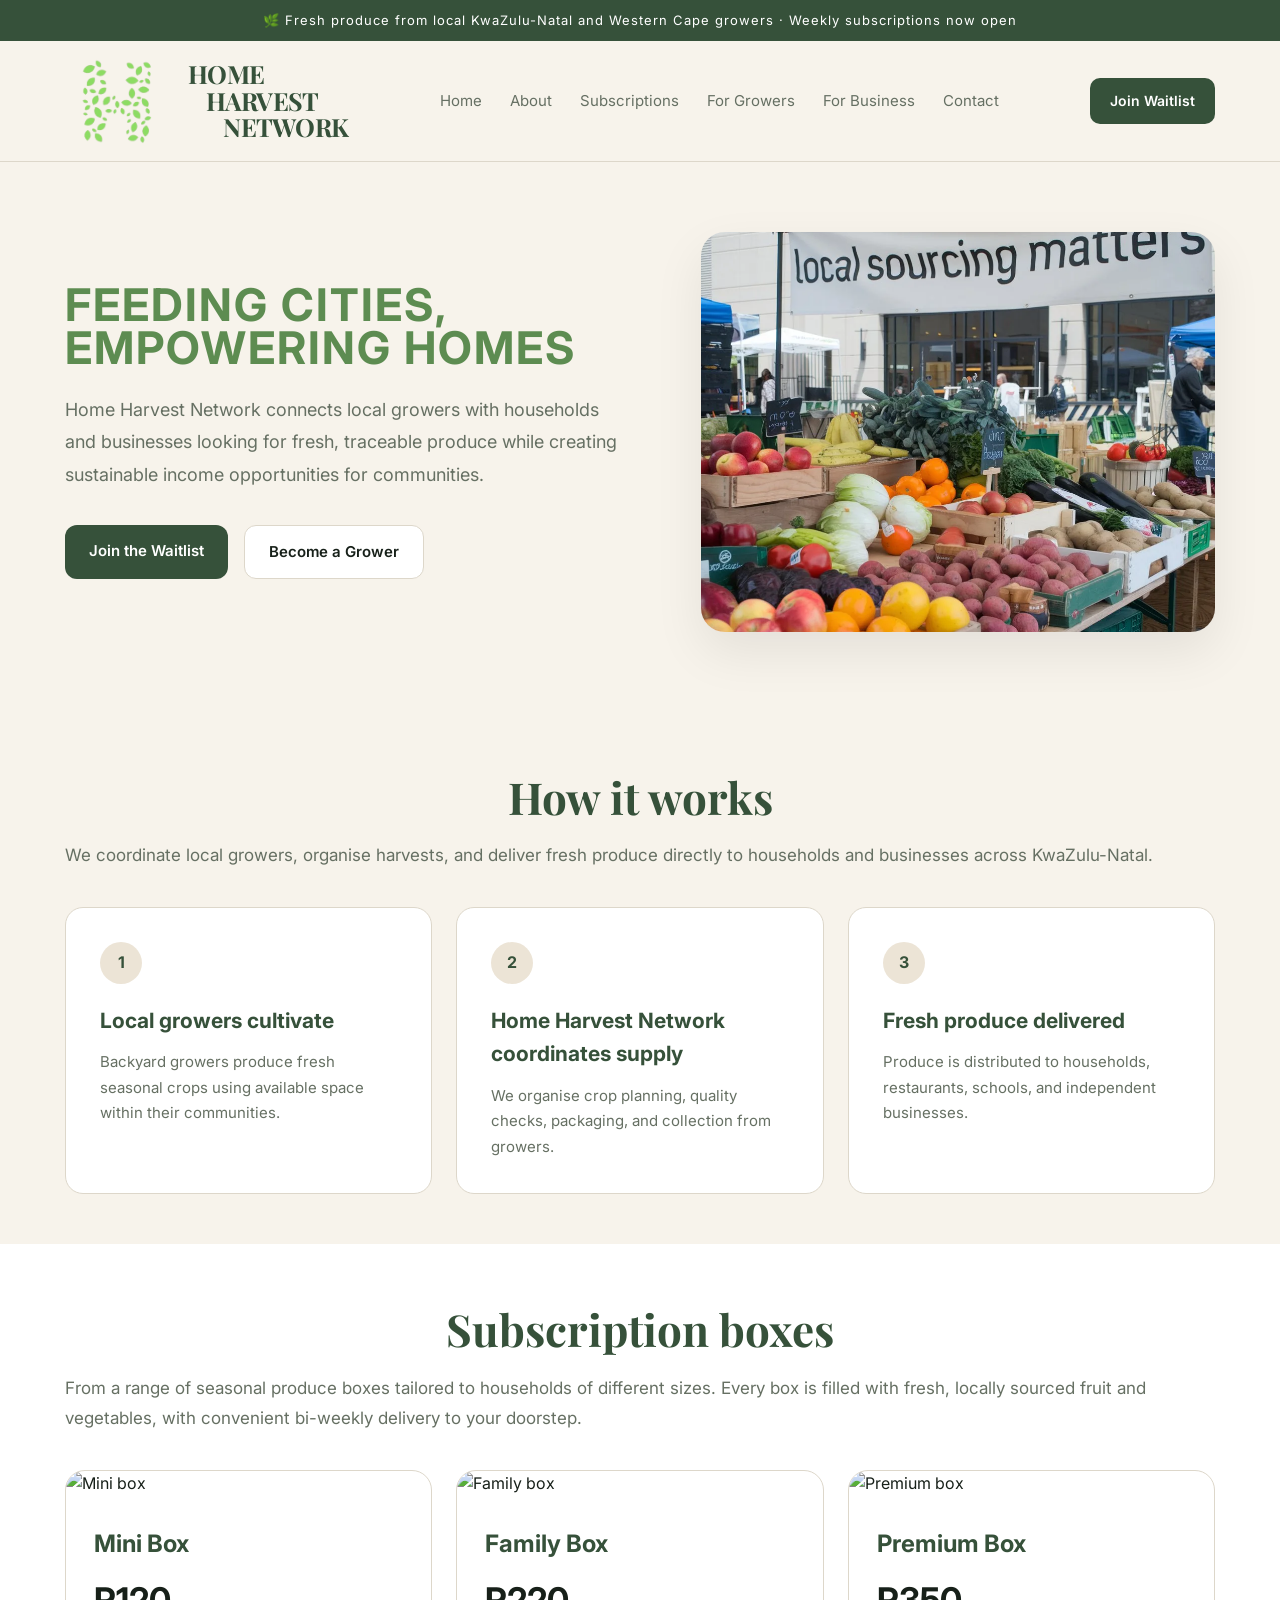
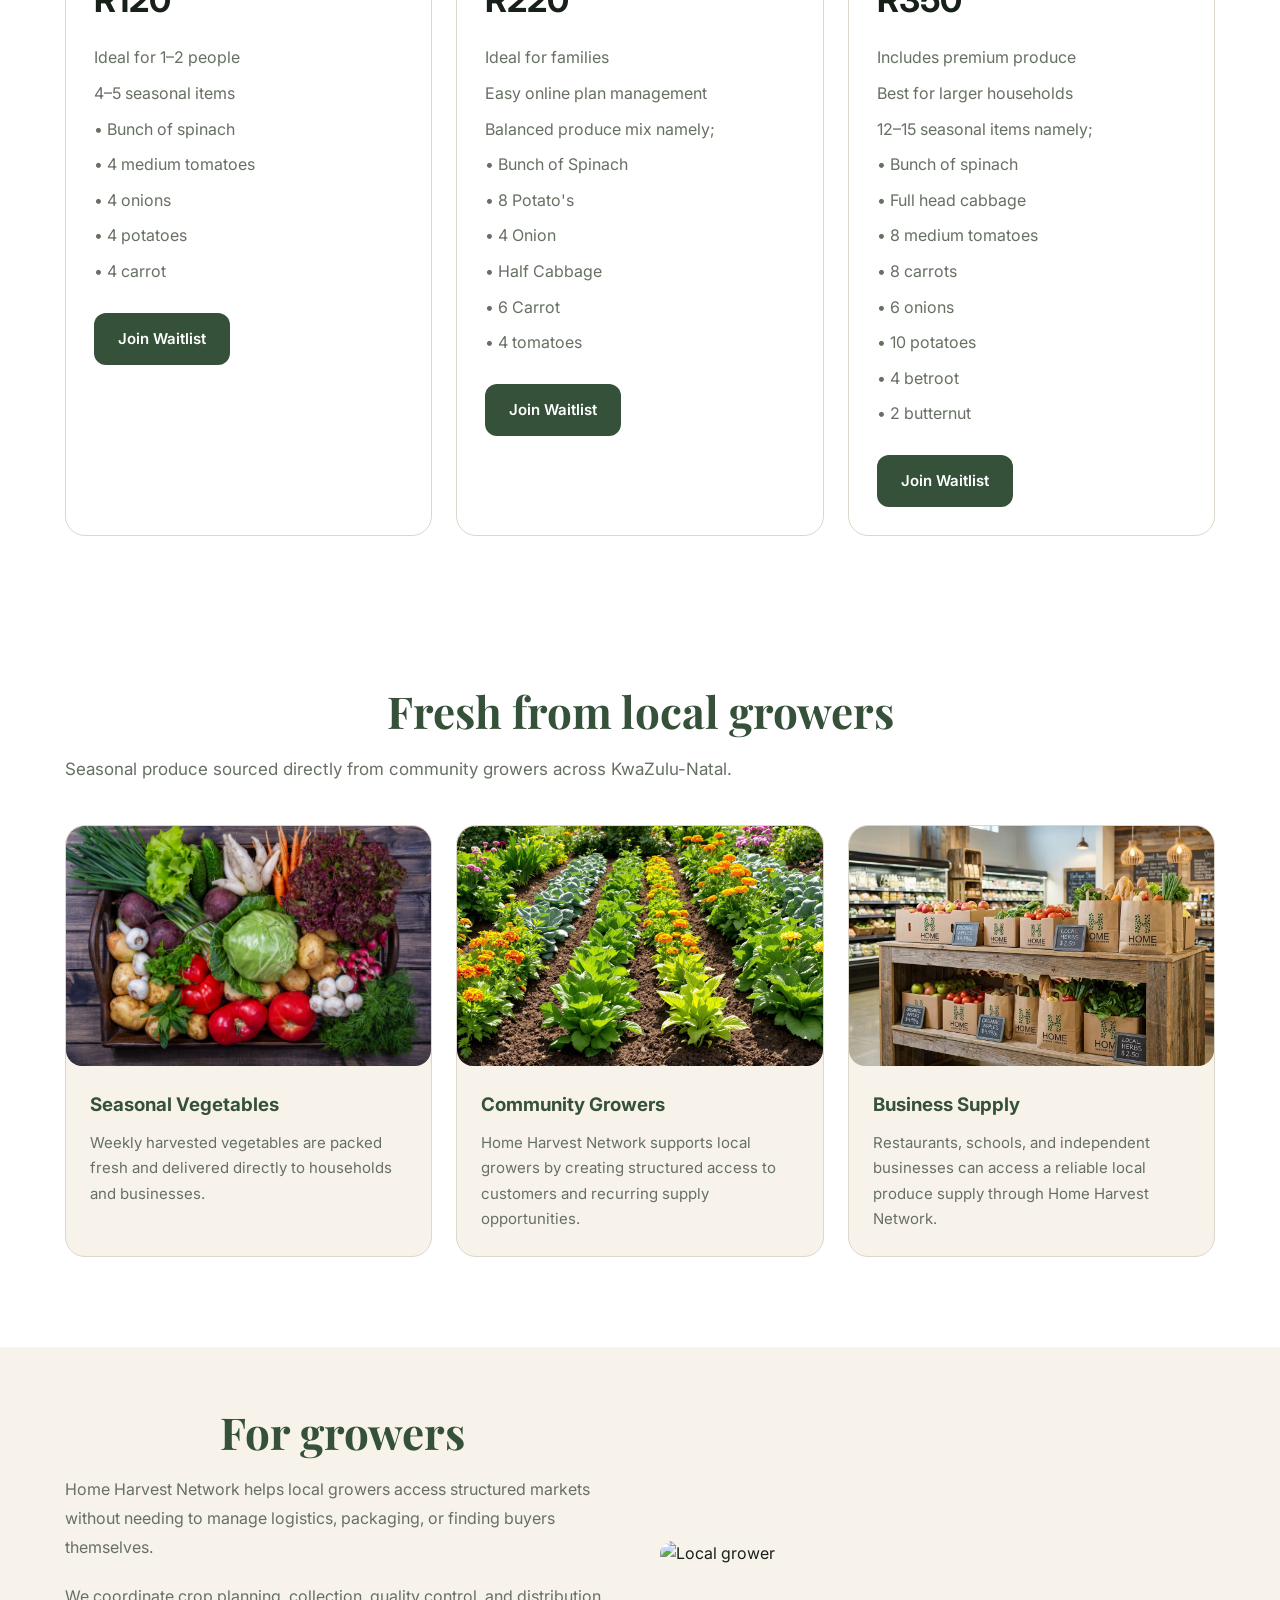
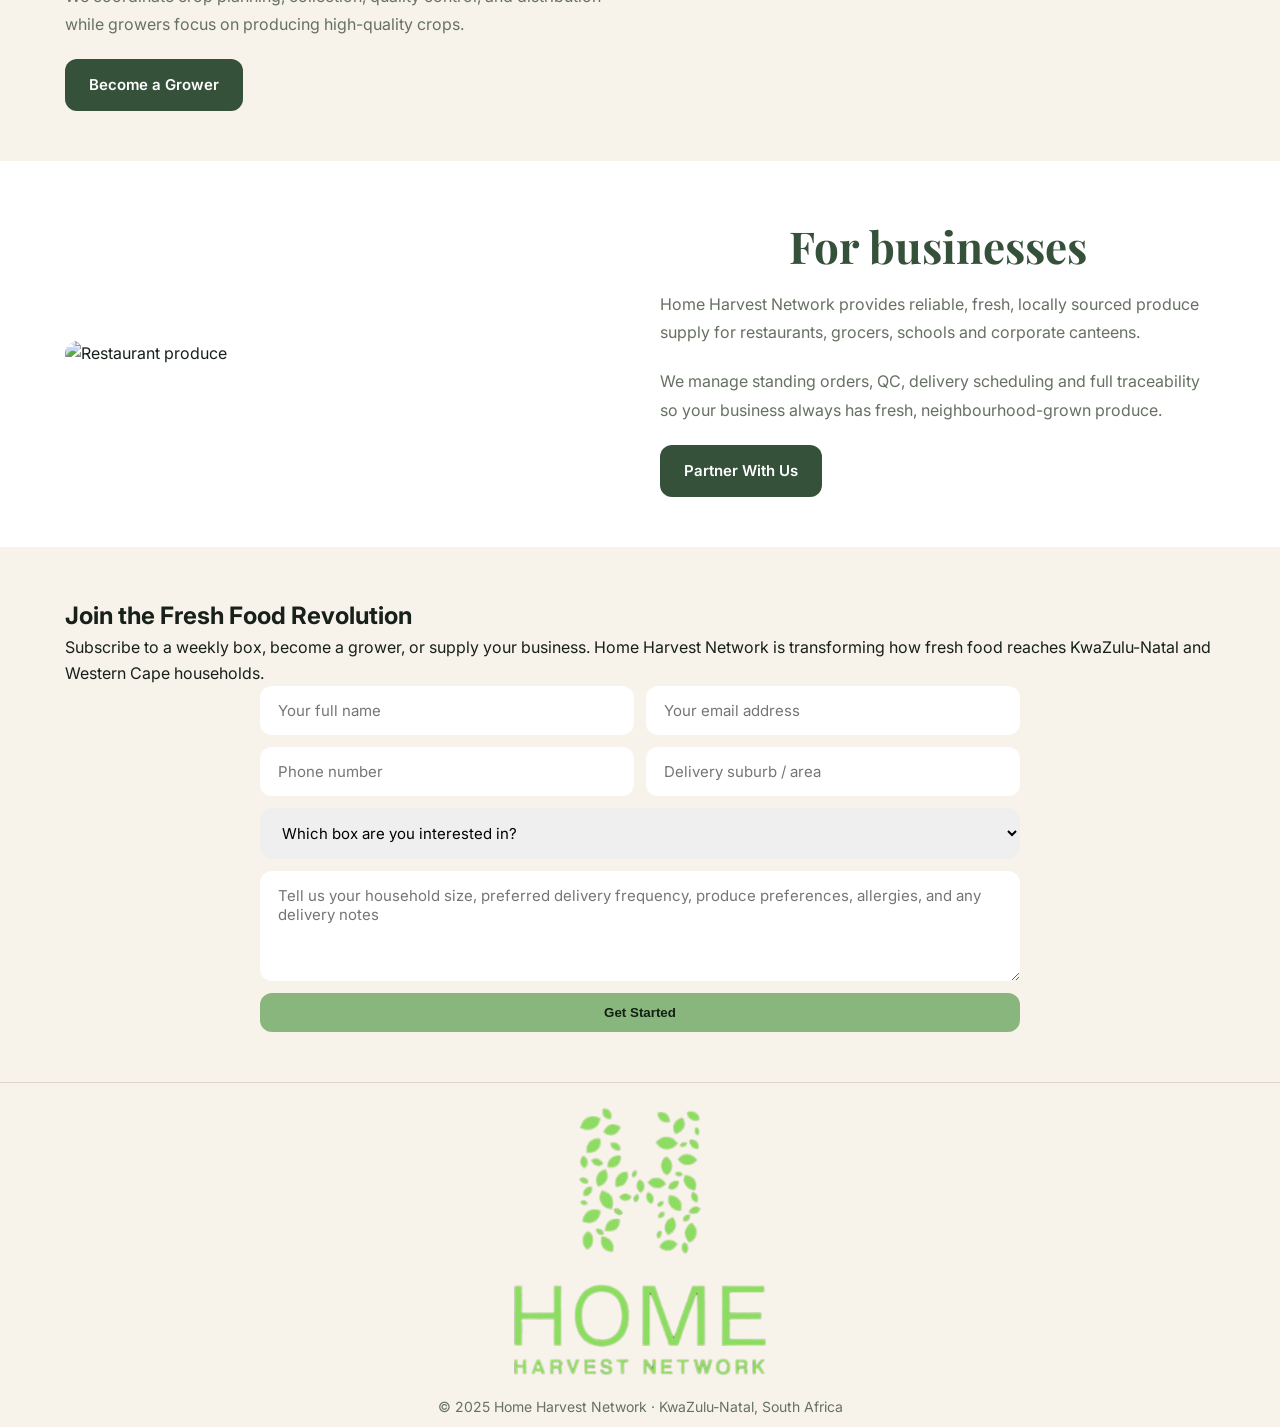
==== index.html @ 2e83e813 "Merge pull request #8 from BobGBanda/payfast-and-page-updates payfast update" ====
<!DOCTYPE html>
<html lang="en">
<head>
  <meta charset="UTF-8" />
  <meta name="viewport" content="width=device-width, initial-scale=1.0"/>
  <title>Home Harvest Network</title>

  <link rel="preconnect" href="https://fonts.googleapis.com">
  <link href="https://fonts.googleapis.com/css2?family=Playfair+Display:wght@600;700&family=Inter:wght@300;400;500;600;700&display=swap" rel="stylesheet">
  <link rel="icon" type="image/png" href="photo%20rip/logo-banner.png">
  <style>

    *{
      margin:0;
      padding:0;
      box-sizing:border-box;
    }

    :root{
      --green:#5d8c51;
      --green-dark:#36513a;
      --cream:#f7f3eb;
      --sand:#ece4d6;
      --text:#172019;
      --muted:#667063;
      --white:#ffffff;
      --border:#ddd7ca;
    }

    body{font-family:'Inter',sans-serif; background:var(--cream); color:var(--text); line-height:1.6;}

    img{ width:100%; display:block;border-radius:16px;}

    a{text-decoration:none; color:inherit;}

    .container{ width:min(1150px,90%); margin:auto;}

    /* NAV */

    nav{
      background:rgba(247,243,235,.95);
      backdrop-filter:blur(12px);
      border-bottom:1px solid var(--border);
      position:sticky;
      top:0;
      z-index:100;
    }

    .nav-wrap{
      min-height:60px;
      display:flex;
      align-items:center;
      justify-content:space-between;
      gap:30px;
      padding:10px 0;
    }

    .brand-nav{
      display:flex;
      align-items:center;
      gap:18px;
      flex-wrap:nowrap;
      max-width:420px;
    }

    .brand-text{
      display:flex;
      align-items:center;
    }

    .logo img{
      height:100px;
      width:auto;
      display:block;
    }

    .brand-title{
      font-family:'Playfair Display',serif;
      font-size:clamp(15px,2.6vw,25px);
      line-height:1.05;
      letter-spacing:-.03em;
      text-transform:uppercase;
      margin:0;
      color:var(--green-dark);
    }

    .brand-title span{
      display:block;
    }

    .brand-title span:nth-child(2){
      margin-left:1.1rem;
    }

    .brand-title span:nth-child(3){
      margin-left:2.2rem;
    }

    .nav-links{
      display:flex;
      gap:28px;
      font-size:15px;
      color:var(--muted);
      align-items:center;
    }

    .nav-links a:hover{
      color:var(--green-dark);
    }

    .nav-btn{
      background:var(--green-dark);
      color:white;
      padding:12px 20px;
      border-radius:10px;
      font-size:14px;
      font-weight:600;
      white-space:nowrap;
    }

    /* HERO */

    .hero{
      padding:70px 0 80px;
    }

    .hero-grid{
      display:grid;
      grid-template-columns:1.1fr 1fr;
      gap:70px;
      align-items:center;
    }

    .brand-row{
      display:flex;
      align-items:flex-end;
      gap:28px;
      flex-wrap:wrap;
      margin-bottom:24px;
    }

    .banner-logo{
      width:auto;
      height:96px;
      display:block;
      border-radius:0;
    }

    .hero-title{
      font-family:'Playfair Display',serif;
      font-size:clamp(58px,8vw,96px);
      line-height:0.85;
      letter-spacing:-.05em;
      text-transform:uppercase;
      margin-bottom:0;
      max-width:520px;
      color:var(--green-dark);
    }

    .hero-title span{
      display:block;
    }

    .hero-title span:nth-child(2){
      margin-left:12px;
    }

    .hero-title span:nth-child(3){
      margin-left:28px;
    }

    .eyebrow{
      display:flex;
      flex-direction:column;
      align-items:flex-start;
      text-transform:uppercase;
      letter-spacing:2px;
      font-size:45px;
      color:var(--green);
      font-weight:700;
      line-height:0.95;
      margin-bottom:24px;
    }
    .hero p{
      font-size:18px;
      color:var(--muted);
      margin-bottom:34px;
      max-width:580px;
      line-height:1.8;
    }

    .hero-buttons{
      display:flex;
      gap:16px;
      flex-wrap:wrap;
    }

    .btn{
      padding:14px 24px;
      border-radius:12px;
      font-weight:600;
      font-size:15px;
      transition:.2s;
      display:inline-block;
    }

    .btn-primary{
      background:var(--green-dark);
      color:white;
    }

    .btn-primary:hover{
      opacity:.92;
    }

    .btn-secondary{
      border:1px solid var(--border);
      background:white;
    }

    .hero-image{
      height:400px;
      border-radius:24px;
      overflow:hidden;
      box-shadow:0 20px 50px rgba(0,0,0,.08);
    }
    
    .hero-image img{
      width:100%;
      height:100%;
      object-fit:cover;
    }
    /* SECTIONS */

    section{
      padding:50px 0;
    }

    .section-title{
      font-family:'Playfair Display',serif;
      font-size:44px;
      margin-bottom:8px;
      color:var(--green-dark);
      text-align: center;
      align-items: center;
    }

    .section-sub{
      color:var(--muted);
      max-width:95%;
      margin-bottom:36px;
      font-size:17px;
      line-height:1.8;
    }

    /* HOW */

    .steps{
      display:grid;
      grid-template-columns:repeat(3,1fr);
      gap:24px;
    }

    .step{
      background:white;
      padding:34px;
      border-radius:18px;
      border:1px solid var(--border);
    }

    .step-number{
      width:42px;
      height:42px;
      background:var(--sand);
      border-radius:50%;
      display:flex;
      align-items:center;
      justify-content:center;
      margin-bottom:20px;
      font-weight:700;
      color:var(--green-dark);
    }

    .step h3{
      margin-bottom:12px;
      font-size:21px;
      color:var(--green-dark);
    }

    .step p{
      color:var(--muted);
      font-size:15px;
      line-height:1.7;
    }

    /* BOXES */

    .boxes{
      display:grid;
      grid-template-columns:repeat(3,1fr);
      gap:24px;
    }

    .box{
      background:white;
      border-radius:20px;
      overflow:hidden;
      border:1px solid var(--border);
    }

    .box-content{
      padding:28px;
    }

    .box h3{
      font-size:24px;
      margin-bottom:10px;
      color:var(--green-dark);
    }

    .price{
      font-size:34px;
      font-weight:700;
      margin-bottom:18px;
    }

    .box ul{
      list-style:none;
      margin-bottom:28px;
    }

    .box ul li{
      margin-bottom:10px;
      color:var(--muted);
    }

    /* SPLIT */

    .split{
      display:grid;
      grid-template-columns:1fr 1fr;
      gap:40px;
      align-items:center;
    }

    .content p{
      color:var(--muted);
      margin-bottom:20px;
      font-size:16px;
      line-height:1.8;
    }

    /* CTA */

    .cta{
      background:var(--green-dark);
      color:white;
      border-radius:28px;
      padding:50px;
      text-align:center;
    }

    .cta h2{
      font-family:'Playfair Display',serif;
      font-size:48px;
      margin-bottom:18px;
    }

    .cta p{
      color:rgba(255,255,255,.8);
      max-width:700px;
      margin:auto;
      margin-bottom:30px;
      font-size:17px;
      line-height:1.8;
    }

    .cta-form{
      display:grid;
      grid-template-columns:repeat(2,minmax(220px,1fr));
      gap:12px;
      max-width:760px;
      margin:0 auto;
    }

    .cta-form input,
    .cta-form select,
    .cta-form textarea{
      padding:15px 18px;
      border:none;
      border-radius:12px;
      font-size:15px;
      font-family:'Inter',sans-serif;
      width:100%;
    }

    .cta-form select,
    .cta-form textarea{
      grid-column:1 / -1;
    }

    .cta-form textarea{
      min-height:110px;
      resize:vertical;
    }

    .cta-form button{
      padding:12px 20px;
      border:none;
      border-radius:12px;
      background:#88b67c;
      color:#132015;
      font-weight:700;
      cursor:pointer;
      grid-column:1 / -1;
    }

    /* FOOTER */

    footer{
      padding:8px 0;
      border-top:1px solid var(--border);
      background:var(--cream);
    }

    .footer-wrap{
      display:flex;
      flex-direction:column;
      align-items:center;
      justify-content:center;
      gap:5px;
      text-align:center;
    }

    .footer-logo img{
      height:300px;
      width:auto;
      display:block;
      border-radius:0;
    }

    .footer-right{
      color:var(--muted);
      font-size:14px;
    }

    /* MOBILE */

    @media(max-width:900px){

      .hero-grid,
      .split,
      .steps,
      .boxes{
        grid-template-columns:1fr;
      }

      .nav-links{
        display:none;
      }

      .hero-title{
        font-size:56px;
      }

      .cta{
        padding:45px 24px;
      }

      .cta h2{
        font-size:36px;
      }

      .footer-wrap{
        flex-direction:column;
        text-align:center;
      }

      .logo img{
        height:52px;
      }

    }

  
.announcement-bar{
  background:#36513a;
  color:#fff;
  text-align:center;
  padding:10px;
  font-size:13px;
  letter-spacing:1px;
}

.stats-strip{
  display:grid;
  grid-template-columns:repeat(4,1fr);
  gap:20px;
  margin-top:50px;
}

.stat-box{
  background:white;
  border:1px solid #ddd7ca;
  border-radius:18px;
  padding:28px;
  text-align:center;
}

.stat-box h3{
  font-size:40px;
  color:#36513a;
  margin-bottom:8px;
}

.stat-box p{
  color:#667063;
  font-size:14px;
}

.product-highlight{
  padding:90px 0;
  background:#ffffff;
}

.product-grid{
  display:grid;
  grid-template-columns:repeat(3,1fr);
  gap:24px;
  margin-top:40px;
}

.product-card{
  background:#f7f3eb;
  border-radius:20px;
  overflow:hidden;
  border:1px solid #ddd7ca;
}

.product-card img{
  height:240px;
  object-fit:cover;
}

.product-content{
  padding:24px;
}

.product-content h3{
  margin-bottom:10px;
  color:#36513a;
}

.product-content p{
  color:#667063;
  font-size:15px;
  line-height:1.7;
}

.testimonials{
  padding:90px 0;
}

.testimonial-grid{
  display:grid;
  grid-template-columns:repeat(3,1fr);
  gap:24px;
  margin-top:40px;
}

.testimonial-card{
  background:white;
  border-radius:20px;
  border:1px solid #ddd7ca;
  padding:30px;
}

.testimonial-card p{
  color:#667063;
  line-height:1.8;
  margin-bottom:20px;
}

.testimonial-card h4{
  color:#36513a;
}

@media(max-width:900px){

  .hero-grid,
  .stats-strip,
  .product-grid,
  .testimonial-grid{
    grid-template-columns:1fr;
  }

  .nav-links{
    display:none;
  }

  .cta-form{
    grid-template-columns:1fr;
  }

}

</style>
  <link rel="stylesheet" href="css/mobile-nav.css">
</head>

<body>

<div class="announcement-bar">
  🌿 Fresh produce from local KwaZulu-Natal and Western Cape growers · Weekly subscriptions now open
</div>


  <!-- NAV -->

  <nav>
    <div class="container nav-wrap">
      <a href="index.html" class="brand-nav">
        <div class="logo">
          <img src="photo%20rip/logo-banner.png" alt="Home Harvest Network Logo">
        </div>
        <div class="brand-text">
          <h1 class="brand-title">
            <span>Home</span>
            <span>Harvest</span>
            <span>Network</span>
          </h1>
        </div>
      </a>

      <div class="nav-links">
        <a href="index.html">Home</a>
        <a href="about.html">About</a>
        <a href="subscriptions.html">Subscriptions</a>
        <a href="for-growers.html">For Growers</a>
        <a href="for-business.html">For Business</a>
        <a href="contact.html">Contact</a>
      </div>

      <a href="#waitlist" class="nav-btn">
        Join Waitlist
      </a>
    </div>
  </nav>

  <!-- HERO -->

  <section class="hero">

    <div class="container hero-grid">

      <div>

        <div class="eyebrow">
          Feeding cities,<br> 
          empowering homes
        </div>

        <p>
          Home Harvest Network connects local growers with households and businesses looking for fresh, traceable produce while creating sustainable income opportunities for communities.
        </p>

        <div class="hero-buttons">

          <a href="#waitlist" class="btn btn-primary">
            Join the Waitlist
          </a>

          <a href="for-growers.html" class="btn btn-secondary">
            Become a Grower
          </a>

        </div>

      </div>

      <div class="hero-image">

        <img 
          src="photo%20rip/local-sourcing.webp" 
          alt="Fresh produce- local sourcing"
        >

      </div>

    </div>

  </section>

  <!-- HOW IT WORKS -->

  <section>

    <div class="container">

      <h2 class="section-title">
        How it works
      </h2>

      <p class="section-sub">
        We coordinate local growers, organise harvests, and deliver fresh produce directly to households and businesses across KwaZulu-Natal.
      </p>

      <div class="steps">

        <div class="step">

          <div class="step-number">
            1
          </div>

          <h3>
            Local growers cultivate
          </h3>

          <p>
            Backyard growers produce fresh seasonal crops using available space within their communities.
          </p>

        </div>

        <div class="step">

          <div class="step-number">
            2
          </div>

          <h3>
            Home Harvest Network coordinates supply
          </h3>

          <p>
            We organise crop planning, quality checks, packaging, and collection from growers.
          </p>

        </div>

        <div class="step">

          <div class="step-number">
            3
          </div>

          <h3>
            Fresh produce delivered
          </h3>

          <p>
            Produce is distributed to households, restaurants, schools, and independent businesses.
          </p>

        </div>

      </div>

    </div>

  </section>

  <!-- SUBSCRIPTIONS -->

  <section style="background:white;">

    <div class="container">

      <h2 class="section-title">
        Subscription boxes
      </h2>

      <p class="section-sub">
        From a range of seasonal produce boxes tailored to households of different sizes. Every box is filled with fresh, locally sourced fruit and vegetables, with convenient bi-weekly delivery to your doorstep.
      </p>

      <div class="boxes">

        <div class="box">

          <img 
            src="https://images.unsplash.com/photo-1518843875459-f738682238a6?q=80&w=1200&auto=format&fit=crop" 
            alt="Mini box"
          >

          <div class="box-content">

            <h3>
              Mini Box
            </h3>

            <div class="price">
              R120
            </div>

            <ul>
              <li>Ideal for 1–2 people</li>
              <li>4–5 seasonal items</li>
              <li>•	Bunch of spinach</li>
              <li>•	4 medium tomatoes</li>
              <li>•	4 onions</li>
              <li>•	4 potatoes</li>
              <li>•	4 carrot</li>
            </ul>

            <a href="#waitlist" class="btn btn-primary" data-box-choice="Mini Box">
              Join Waitlist
            </a>

          </div>

        </div>

        <div class="box">

          <img 
            src="https://images.unsplash.com/photo-1547592180-85f173990554?q=80&w=1200&auto=format&fit=crop" 
            alt="Family box"
          >

          <div class="box-content">

            <h3>
              Family Box
            </h3>

            <div class="price">
              R220
            </div>

            <ul>
                <!--<li>7–9 seasonal items</li>-->
              <li>Ideal for families</li>
              <!--Flexible delivery schedule-->
              <li>Easy online plan management</li>
              <li>Balanced produce mix namely;</li>
              <li>•	Bunch of Spinach</li>
              <li>•	8 Potato's</li>
              <li>•	4 Onion</li>
              <li>•	Half Cabbage</li>
              <li>•	6 Carrot</li>
              <li>•	4 tomatoes</li>
            </ul>

            <a href="#waitlist" class="btn btn-primary" data-box-choice="Family Box">
              Join Waitlist
            </a>

          </div>

        </div>

        <div class="box">

          <img 
            src="https://images.unsplash.com/photo-1488459716781-31db52582fe9?q=80&w=1200&auto=format&fit=crop" 
            alt="Premium box"
          >

          <div class="box-content">

            <h3>
              Premium Box
            </h3>

            <div class="price">
              R350
            </div>

            <ul>
              <li>Includes premium produce</li>
              <li>Best for larger households</li>
              <li>12–15 seasonal items namely;</li>
              <li>•	Bunch of spinach</li>
              <li>•	Full head cabbage</li>
              <li>•	8 medium tomatoes</li>
              <li>•	8 carrots</li>
              <li>•	6 onions</li>
              <li>•	10 potatoes</li>
              <li>•	4 betroot</li>
              <li>•	2 butternut</li>
            </ul>

            <a href="#waitlist" class="btn btn-primary" data-box-choice="Premium Box">
              Join Waitlist
            </a>

          </div>

        </div>

      </div>

    </div>

  </section>

  
<section class="product-highlight">

  <div class="container">

    <h2 class="section-title">
      Fresh from local growers
    </h2>

    <p class="section-sub">
      Seasonal produce sourced directly from community growers across KwaZulu-Natal.
    </p>

    <div class="product-grid">

      <div class="product-card">
        <img src="photo%20rip/seasonal veg.png" alt="Fresh vegetables">

        <div class="product-content">
          <h3>Seasonal Vegetables</h3>

          <p>
            Weekly harvested vegetables are packed fresh and delivered directly to households and businesses.
          </p>
        </div>
      </div>

      <div class="product-card">
        <img src="photo%20rip/garden.jpg" alt="Community farming">

        <div class="product-content">
          <h3>Community Growers</h3>

          <p>
            Home Harvest Network supports local growers by creating structured access to customers and recurring supply opportunities.
          </p>
        </div>
      </div>

      <div class="product-card">
        <img src="photo%20rip/business.jpeg" alt="Business supply">

        <div class="product-content">
          <h3>Business Supply</h3>

          <p>
            Restaurants, schools, and independent businesses can access a reliable local produce supply through Home Harvest Network.
          </p>
        </div>
      </div>

    </div>

  </div>

</section>


<!-- GROWERS -->

  <section>

    <div class="container split">

      <div class="content">

        <h2 class="section-title">
          For growers
        </h2>

        <p>
          Home Harvest Network helps local growers access structured markets without needing to manage logistics, packaging, or finding buyers themselves.
        </p>

        <p>
          We coordinate crop planning, collection, quality control, and distribution while growers focus on producing high-quality crops.
        </p>

        <a href="for-growers.html" class="btn btn-primary">
          Become a Grower
        </a>

      </div>

      <div>

        <img 
          src="https://images.unsplash.com/photo-1464226184884-fa280b87c399?q=80&w=1400&auto=format&fit=crop" 
          alt="Local grower"
        >

      </div>

    </div>

  </section>

  <!-- BUSINESS -->

  <section style="background:white;">

    <div class="container split">

      <div>

        <img 
          src="https://images.unsplash.com/photo-1542838132-92c53300491e?q=80&w=1400&auto=format&fit=crop"  
          alt="Restaurant produce"
        >

      </div>

      <div class="content">

        <h2 class="section-title">
          For businesses
        </h2>

        <p>
          Home Harvest Network provides reliable, fresh, locally sourced produce supply for restaurants, grocers, schools and corporate canteens.
        </p>

        <p>
          We manage standing orders, QC, delivery scheduling and full traceability so your business always has fresh, neighbourhood-grown produce.
        </p>

        <a href="for-business.html" class="btn btn-primary">
          Partner With Us
        </a>

      </div>

    </div>

  </section>

  <!-- CTA -->

  <section class="cta-section" id="waitlist">
    <div class="container">

      <h2>
        Join the Fresh Food Revolution
      </h2>

      <p>
        Subscribe to a weekly box, become a grower, or supply your business. Home Harvest Network is transforming how fresh food reaches KwaZulu-Natal and Western Cape households.
      </p>

      <form class="cta-form" data-lead-form data-lead-type="waitlist" data-source-page="index.html">
        <input name="name" type="text" placeholder="Your full name" required />
        <input name="email" type="email" placeholder="Your email address" required />
        <input name="phone" type="tel" placeholder="Phone number" required />
        <input name="suburb" type="text" placeholder="Delivery suburb / area" required />
        <select name="subject" data-box-select required>
          <option value="">Which box are you interested in?</option>
          <option>Mini Box</option>
          <option>Family Box</option>
          <option>Premium Box</option>
         <!-- <option>Starter Box</option>
          <option>Chef Box</option> -->
          <option>Not sure yet</option>
        </select>
        <textarea name="message" rows="4" placeholder="Tell us your household size, preferred delivery frequency, produce preferences, allergies, and any delivery notes"></textarea>
        <button type="submit">
          Get Started
        </button>
      </form>

    </div>
  </section>

  <!-- FOOTER -->

  <footer>
    <div class="container footer-wrap">
      <div class="footer-logo">
        <img src="photo%20rip/logo-bottom.png" alt="Home Harvest Network Logo">
      </div>

      <div class="footer-right">
        © 2025 Home Harvest Network · KwaZulu-Natal, South Africa
      </div>

    </div>
  </footer>

  <script src="https://cdn.jsdelivr.net/npm/@supabase/supabase-js@2"></script>
  <script src="js/supabase-config.js"></script>
  <script src="js/mobile-nav.js"></script>
  <script src="js/waitlist-box-choice.js"></script>
  <script src="js/leads.js"></script>
</body>

</html>
---- css/mobile-nav.css ----
.mobile-nav-toggle,
.mobile-nav {
  display: none;
}

.mobile-nav[hidden] {
  display: none !important;
}

@media (max-width: 900px) {
  .nav-wrap {
    position: relative;
    gap: 12px;
  }

  .brand-nav {
    min-width: 0;
  }

  .logo img {
    height: 72px;
  }

  .nav-btn {
    display: none;
  }

  .mobile-nav-toggle {
    display: inline-flex;
    align-items: center;
    justify-content: center;
    gap: 8px;
    flex: 0 0 auto;
    min-height: 44px;
    padding: 9px 12px;
    border: 1px solid var(--border);
    border-radius: 8px;
    background: var(--white);
    color: var(--green-dark);
    font-family: 'Inter', sans-serif;
    font-size: 14px;
    font-weight: 700;
    cursor: pointer;
  }

  .mobile-nav-lines {
    display: grid;
    gap: 4px;
    width: 18px;
  }

  .mobile-nav-lines span {
    display: block;
    height: 2px;
    border-radius: 999px;
    background: currentColor;
  }

  .mobile-nav {
    position: absolute;
    top: calc(100% + 8px);
    left: 0;
    right: 0;
    z-index: 200;
    display: grid;
    gap: 4px;
    padding: 10px;
    border: 1px solid var(--border);
    border-radius: 10px;
    background: rgba(247, 243, 235, .98);
    box-shadow: 0 18px 40px rgba(23, 32, 25, .14);
  }

  .mobile-nav a {
    display: block;
    padding: 11px 12px;
    border-radius: 8px;
    color: var(--green-dark);
    font-size: 15px;
    font-weight: 650;
  }

  .mobile-nav a:hover,
  .mobile-nav a:focus {
    background: rgba(93, 140, 81, .12);
  }

  .mobile-nav .mobile-nav-cta {
    margin-top: 4px;
    background: var(--green-dark);
    color: var(--white);
    text-align: center;
  }
}

@media (max-width: 520px) {
  .brand-nav {
    gap: 10px;
  }

  .logo img {
    height: 60px;
  }

  .brand-title {
    font-size: 16px;
  }

  .mobile-nav-toggle {
    padding-inline: 10px;
  }

  .mobile-nav-toggle-label {
    display: none;
  }
}
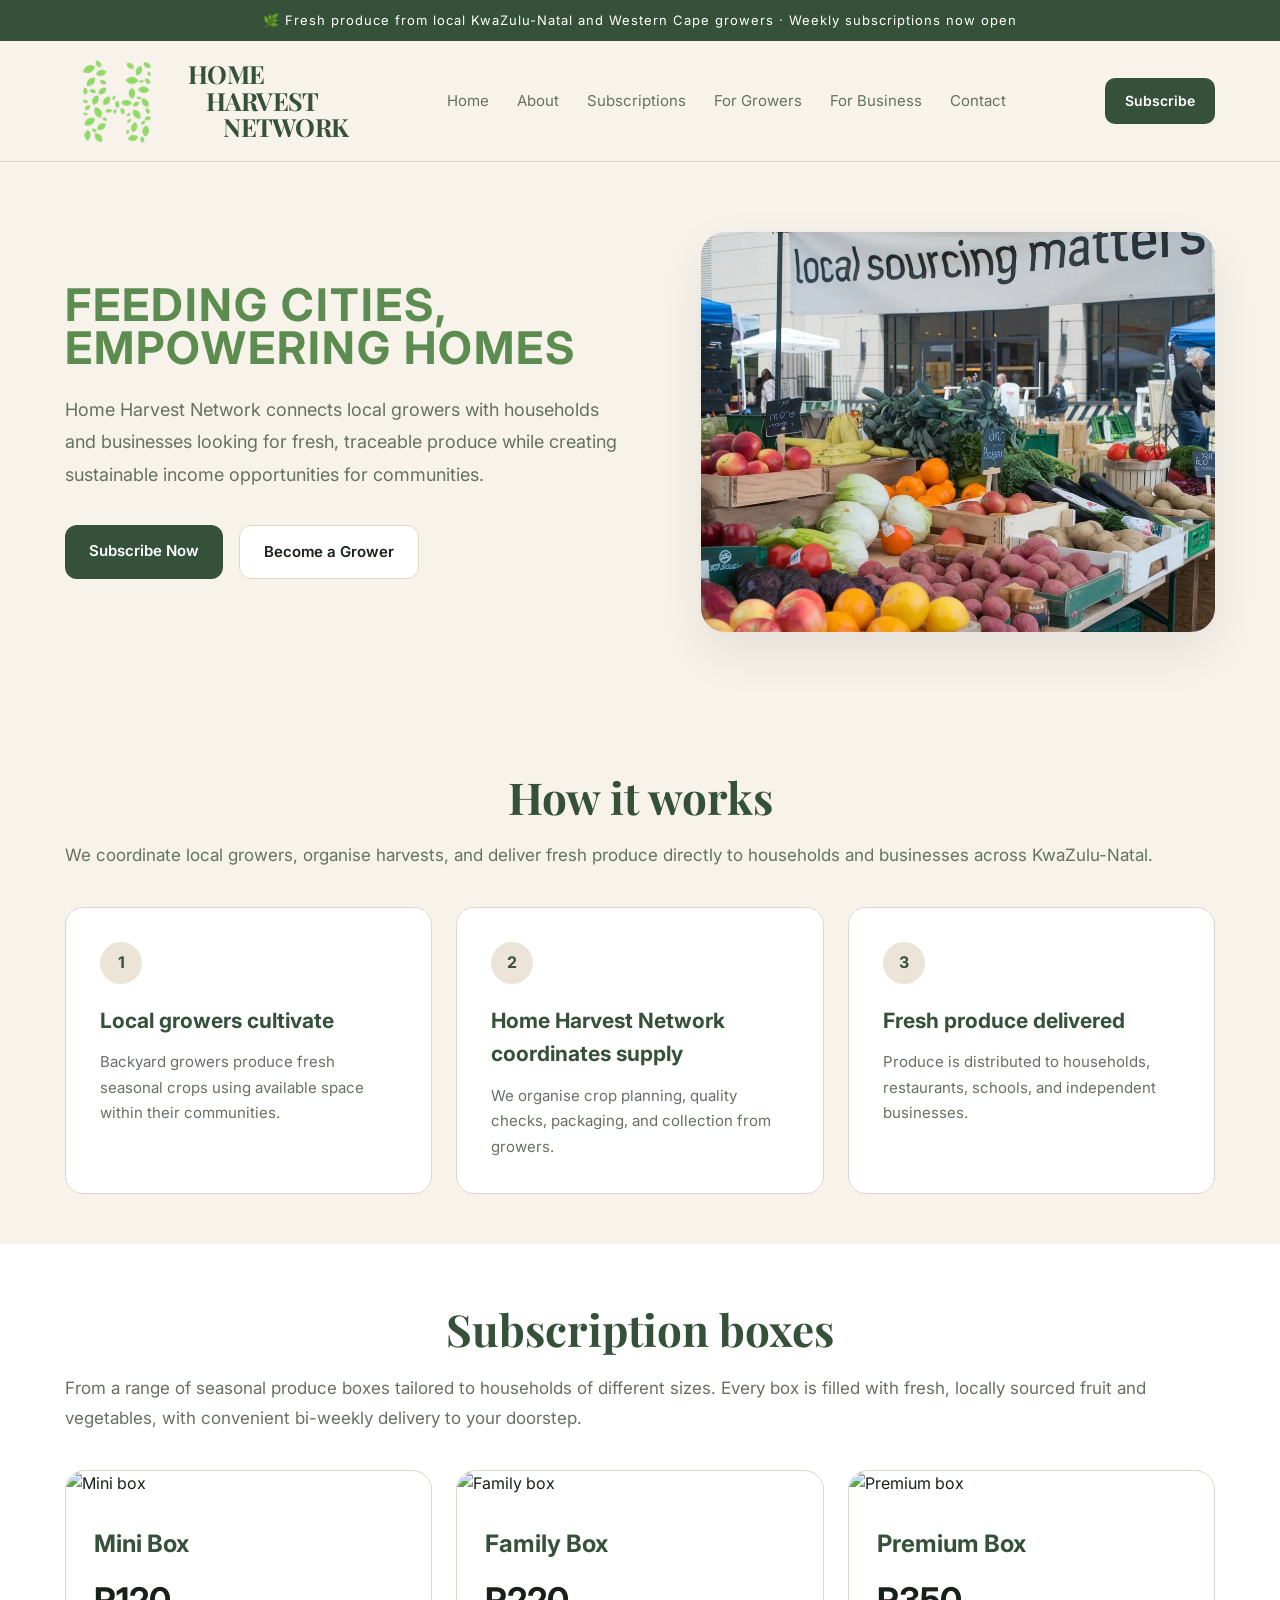
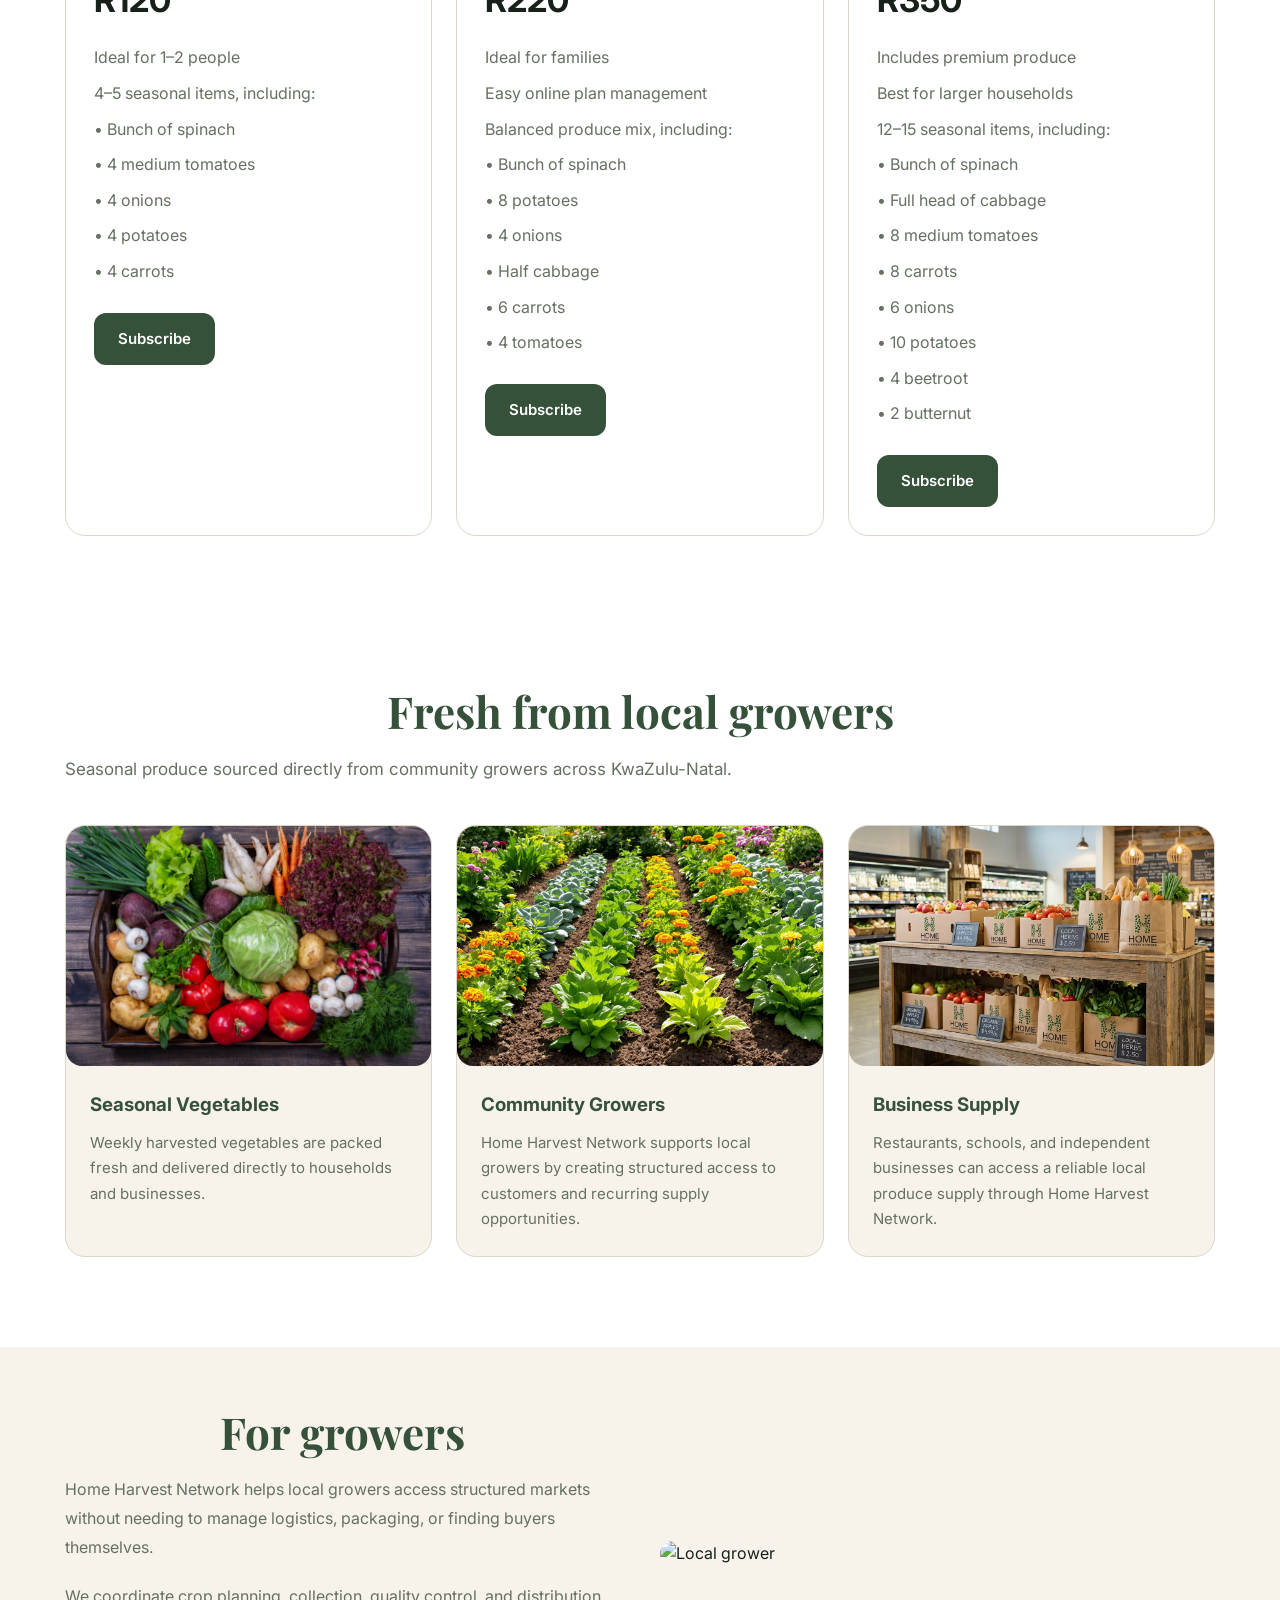
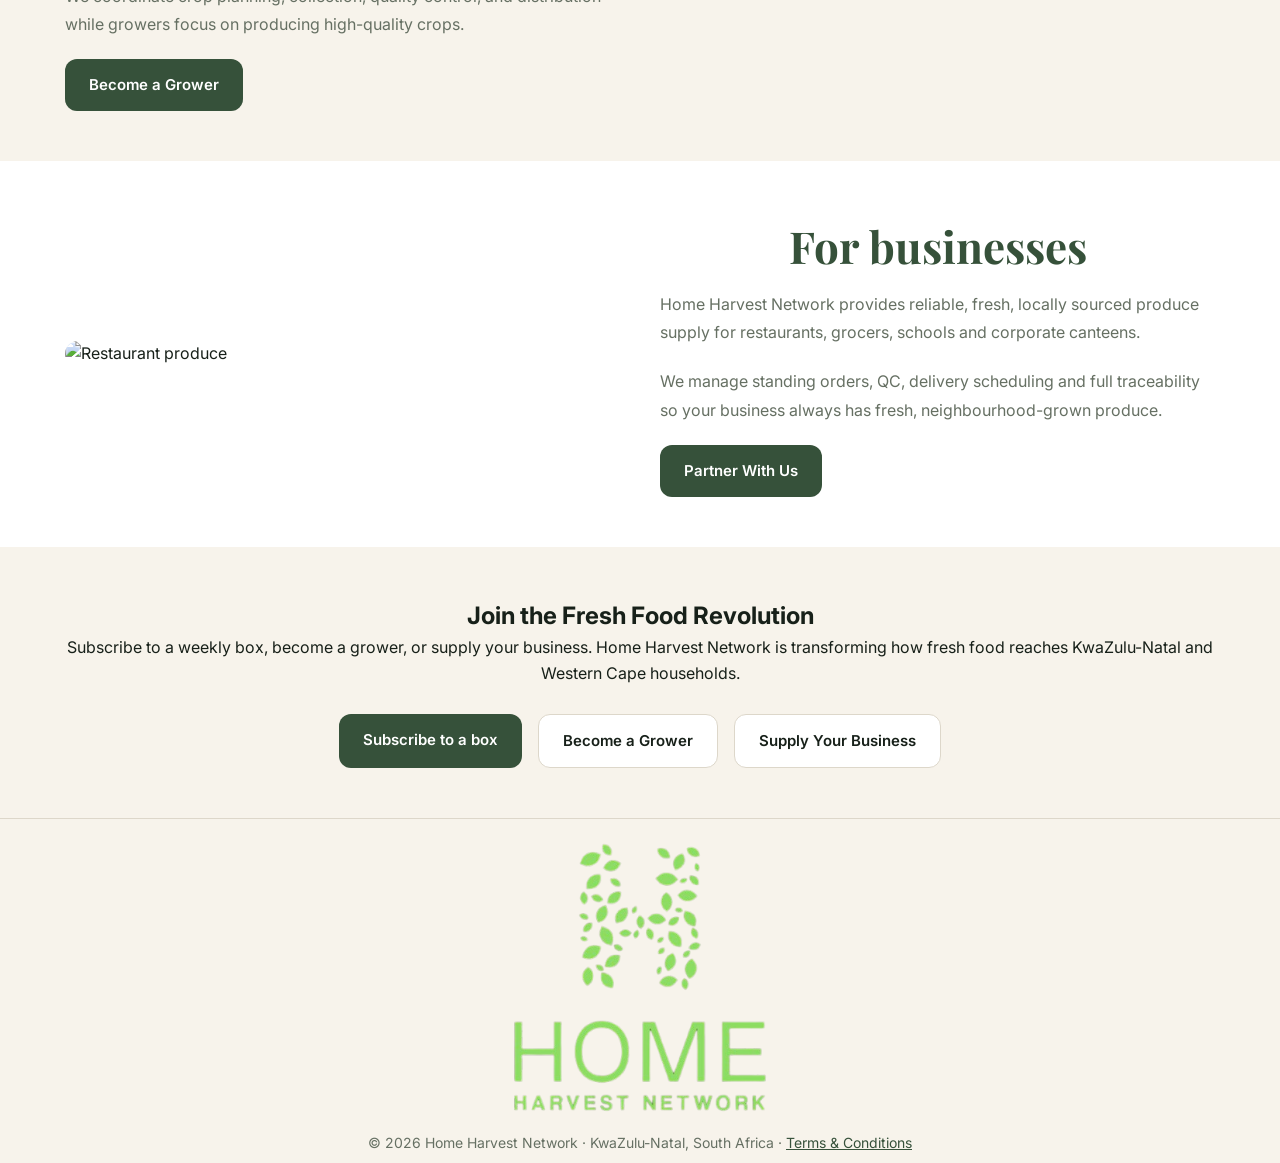
==== commit a9119dc2: "Merge branch 'start' into payfast-and-page-updates" ====
--- a/index.html
+++ b/index.html
@@ -1,6 +1,7 @@
 <!DOCTYPE html>
 <html lang="en">
 <head>
+<!-- Google Tag Manager --><script>(function(w,d,s,l,i){w[l]=w[l]||[];w[l].push({"gtm.start":new Date().getTime(),event:"gtm.js"});var f=d.getElementsByTagName(s)[0],j=d.createElement(s),dl=l!="dataLayer"?"&l="+l:"";j.async=true;j.src="https://www.googletagmanager.com/gtm.js?id="+i+dl;f.parentNode.insertBefore(j,f);})(window,document,"script","dataLayer","GTM-5M2VQ3QX");</script><!-- End Google Tag Manager -->
   <meta charset="UTF-8" />
   <meta name="viewport" content="width=device-width, initial-scale=1.0"/>
   <title>Home Harvest Network</title>
@@ -375,46 +376,6 @@
       line-height:1.8;
     }
 
-    .cta-form{
-      display:grid;
-      grid-template-columns:repeat(2,minmax(220px,1fr));
-      gap:12px;
-      max-width:760px;
-      margin:0 auto;
-    }
-
-    .cta-form input,
-    .cta-form select,
-    .cta-form textarea{
-      padding:15px 18px;
-      border:none;
-      border-radius:12px;
-      font-size:15px;
-      font-family:'Inter',sans-serif;
-      width:100%;
-    }
-
-    .cta-form select,
-    .cta-form textarea{
-      grid-column:1 / -1;
-    }
-
-    .cta-form textarea{
-      min-height:110px;
-      resize:vertical;
-    }
-
-    .cta-form button{
-      padding:12px 20px;
-      border:none;
-      border-radius:12px;
-      background:#88b67c;
-      color:#132015;
-      font-weight:700;
-      cursor:pointer;
-      grid-column:1 / -1;
-    }
-
     /* FOOTER */
 
     footer{
@@ -442,6 +403,11 @@
     .footer-right{
       color:var(--muted);
       font-size:14px;
+    }
+
+    .footer-right a{
+      color:var(--green-dark);
+      text-decoration:underline;
     }
 
     /* MOBILE */
@@ -598,10 +564,6 @@
     display:none;
   }
 
-  .cta-form{
-    grid-template-columns:1fr;
-  }
-
 }
 
 </style>
@@ -609,6 +571,7 @@
 </head>
 
 <body>
+<!-- Google Tag Manager (noscript) --><noscript><iframe src="https://www.googletagmanager.com/ns.html?id=GTM-5M2VQ3QX" height="0" width="0" style="display:none;visibility:hidden"></iframe></noscript><!-- End Google Tag Manager (noscript) -->
 
 <div class="announcement-bar">
   🌿 Fresh produce from local KwaZulu-Natal and Western Cape growers · Weekly subscriptions now open
@@ -641,8 +604,8 @@
         <a href="contact.html">Contact</a>
       </div>
 
-      <a href="#waitlist" class="nav-btn">
-        Join Waitlist
+      <a href="subscriptions.html#subscribe" class="nav-btn">
+        Subscribe
       </a>
     </div>
   </nav>
@@ -666,8 +629,8 @@
 
         <div class="hero-buttons">
 
-          <a href="#waitlist" class="btn btn-primary">
-            Join the Waitlist
+          <a href="subscriptions.html#subscribe" class="btn btn-primary">
+            Subscribe Now
           </a>
 
           <a href="for-growers.html" class="btn btn-secondary">
@@ -796,16 +759,16 @@
 
             <ul>
               <li>Ideal for 1–2 people</li>
-              <li>4–5 seasonal items</li>
-              <li>•	Bunch of spinach</li>
-              <li>•	4 medium tomatoes</li>
-              <li>•	4 onions</li>
-              <li>•	4 potatoes</li>
-              <li>•	4 carrot</li>
+              <li>4–5 seasonal items, including:</li>
+              <li>• Bunch of spinach</li>
+              <li>• 4 medium tomatoes</li>
+              <li>• 4 onions</li>
+              <li>• 4 potatoes</li>
+              <li>• 4 carrots</li>
             </ul>
 
-            <a href="#waitlist" class="btn btn-primary" data-box-choice="Mini Box">
-              Join Waitlist
+            <a href="subscriptions.html?box=Mini%20Box#subscribe" class="btn btn-primary" data-box-choice="Mini Box">
+              Subscribe
             </a>
 
           </div>
@@ -830,21 +793,19 @@
             </div>
 
             <ul>
-                <!--<li>7–9 seasonal items</li>-->
               <li>Ideal for families</li>
-              <!--Flexible delivery schedule-->
               <li>Easy online plan management</li>
-              <li>Balanced produce mix namely;</li>
-              <li>•	Bunch of Spinach</li>
-              <li>•	8 Potato's</li>
-              <li>•	4 Onion</li>
-              <li>•	Half Cabbage</li>
-              <li>•	6 Carrot</li>
-              <li>•	4 tomatoes</li>
+              <li>Balanced produce mix, including:</li>
+              <li>• Bunch of spinach</li>
+              <li>• 8 potatoes</li>
+              <li>• 4 onions</li>
+              <li>• Half cabbage</li>
+              <li>• 6 carrots</li>
+              <li>• 4 tomatoes</li>
             </ul>
 
-            <a href="#waitlist" class="btn btn-primary" data-box-choice="Family Box">
-              Join Waitlist
+            <a href="subscriptions.html?box=Family%20Box#subscribe" class="btn btn-primary" data-box-choice="Family Box">
+              Subscribe
             </a>
 
           </div>
@@ -871,19 +832,19 @@
             <ul>
               <li>Includes premium produce</li>
               <li>Best for larger households</li>
-              <li>12–15 seasonal items namely;</li>
-              <li>•	Bunch of spinach</li>
-              <li>•	Full head cabbage</li>
-              <li>•	8 medium tomatoes</li>
-              <li>•	8 carrots</li>
-              <li>•	6 onions</li>
-              <li>•	10 potatoes</li>
-              <li>•	4 betroot</li>
-              <li>•	2 butternut</li>
+              <li>12–15 seasonal items, including:</li>
+              <li>• Bunch of spinach</li>
+              <li>• Full head of cabbage</li>
+              <li>• 8 medium tomatoes</li>
+              <li>• 8 carrots</li>
+              <li>• 6 onions</li>
+              <li>• 10 potatoes</li>
+              <li>• 4 beetroot</li>
+              <li>• 2 butternut</li>
             </ul>
 
-            <a href="#waitlist" class="btn btn-primary" data-box-choice="Premium Box">
-              Join Waitlist
+            <a href="subscriptions.html?box=Premium%20Box#subscribe" class="btn btn-primary" data-box-choice="Premium Box">
+              Subscribe
             </a>
 
           </div>
@@ -1034,8 +995,8 @@
 
   <!-- CTA -->
 
-  <section class="cta-section" id="waitlist">
-    <div class="container">
+  <section class="cta-section" id="cta">
+    <div class="container" style="text-align:center;">
 
       <h2>
         Join the Fresh Food Revolution
@@ -1045,25 +1006,17 @@
         Subscribe to a weekly box, become a grower, or supply your business. Home Harvest Network is transforming how fresh food reaches KwaZulu-Natal and Western Cape households.
       </p>
 
-      <form class="cta-form" data-lead-form data-lead-type="waitlist" data-source-page="index.html">
-        <input name="name" type="text" placeholder="Your full name" required />
-        <input name="email" type="email" placeholder="Your email address" required />
-        <input name="phone" type="tel" placeholder="Phone number" required />
-        <input name="suburb" type="text" placeholder="Delivery suburb / area" required />
-        <select name="subject" data-box-select required>
-          <option value="">Which box are you interested in?</option>
-          <option>Mini Box</option>
-          <option>Family Box</option>
-          <option>Premium Box</option>
-         <!-- <option>Starter Box</option>
-          <option>Chef Box</option> -->
-          <option>Not sure yet</option>
-        </select>
-        <textarea name="message" rows="4" placeholder="Tell us your household size, preferred delivery frequency, produce preferences, allergies, and any delivery notes"></textarea>
-        <button type="submit">
-          Get Started
-        </button>
-      </form>
+      <div class="hero-buttons" style="justify-content:center;margin-top:28px;">
+        <a href="subscriptions.html#subscribe" class="btn btn-primary">
+          Subscribe to a box
+        </a>
+        <a href="for-growers.html" class="btn btn-secondary">
+          Become a Grower
+        </a>
+        <a href="for-business.html" class="btn btn-secondary">
+          Supply Your Business
+        </a>
+      </div>
 
     </div>
   </section>
@@ -1077,17 +1030,13 @@
       </div>
 
       <div class="footer-right">
-        © 2025 Home Harvest Network · KwaZulu-Natal, South Africa
+        © 2026 Home Harvest Network · KwaZulu-Natal, South Africa · <a href="terms.html">Terms &amp; Conditions</a>
       </div>
 
     </div>
   </footer>
 
-  <script src="https://cdn.jsdelivr.net/npm/@supabase/supabase-js@2"></script>
-  <script src="js/supabase-config.js"></script>
   <script src="js/mobile-nav.js"></script>
-  <script src="js/waitlist-box-choice.js"></script>
-  <script src="js/leads.js"></script>
 </body>
 
 </html>
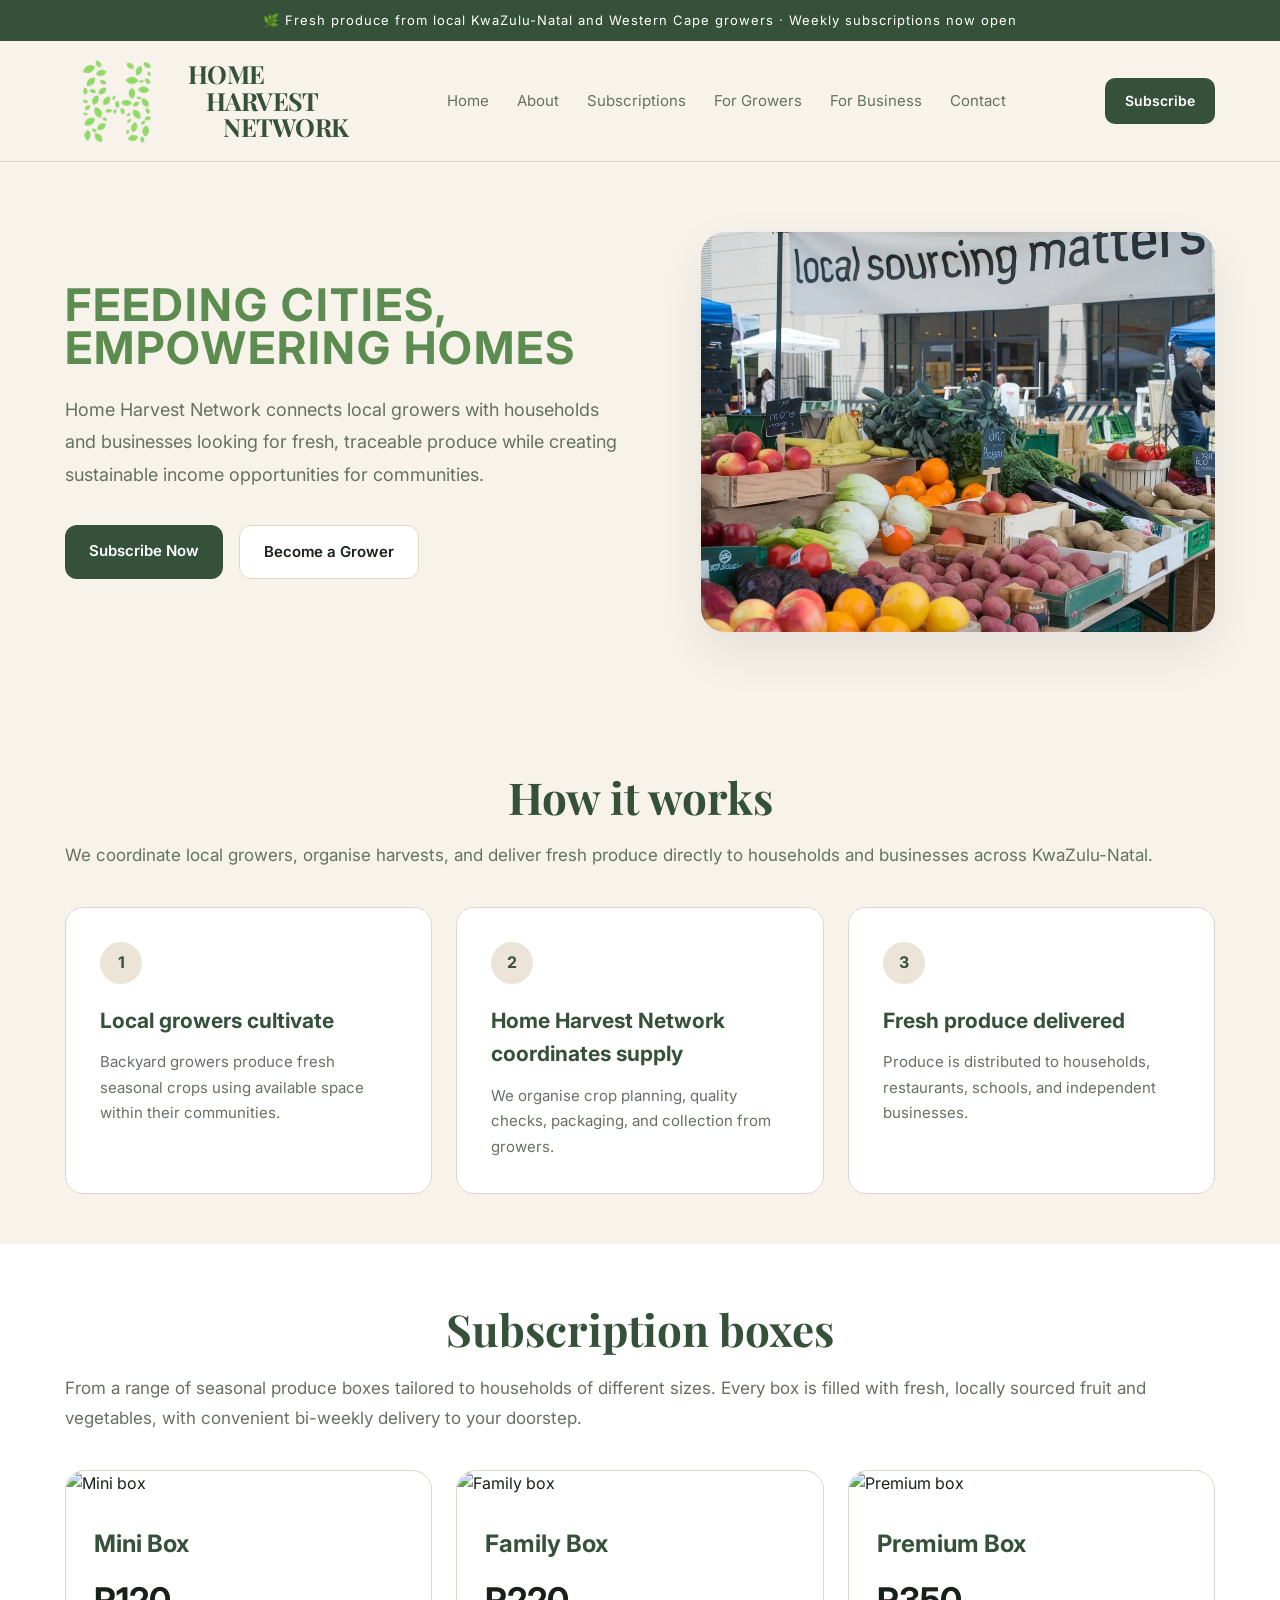
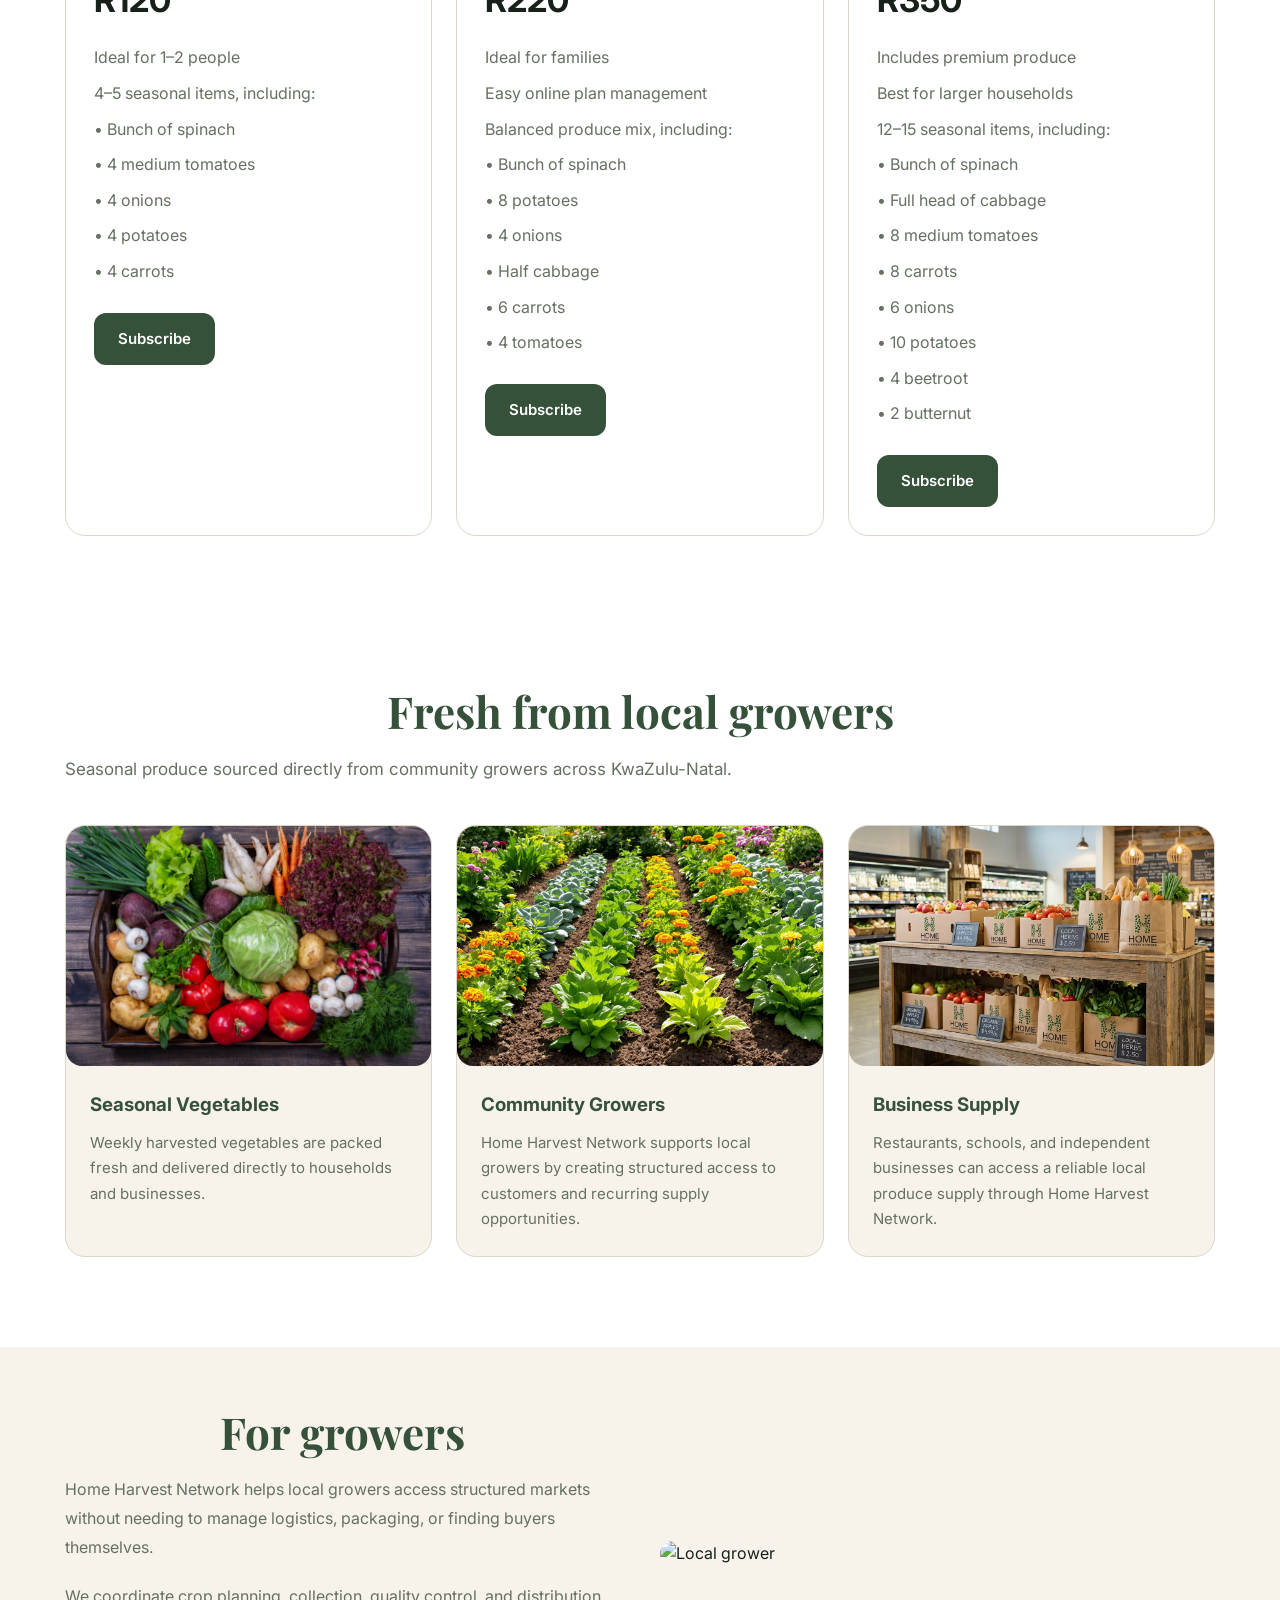
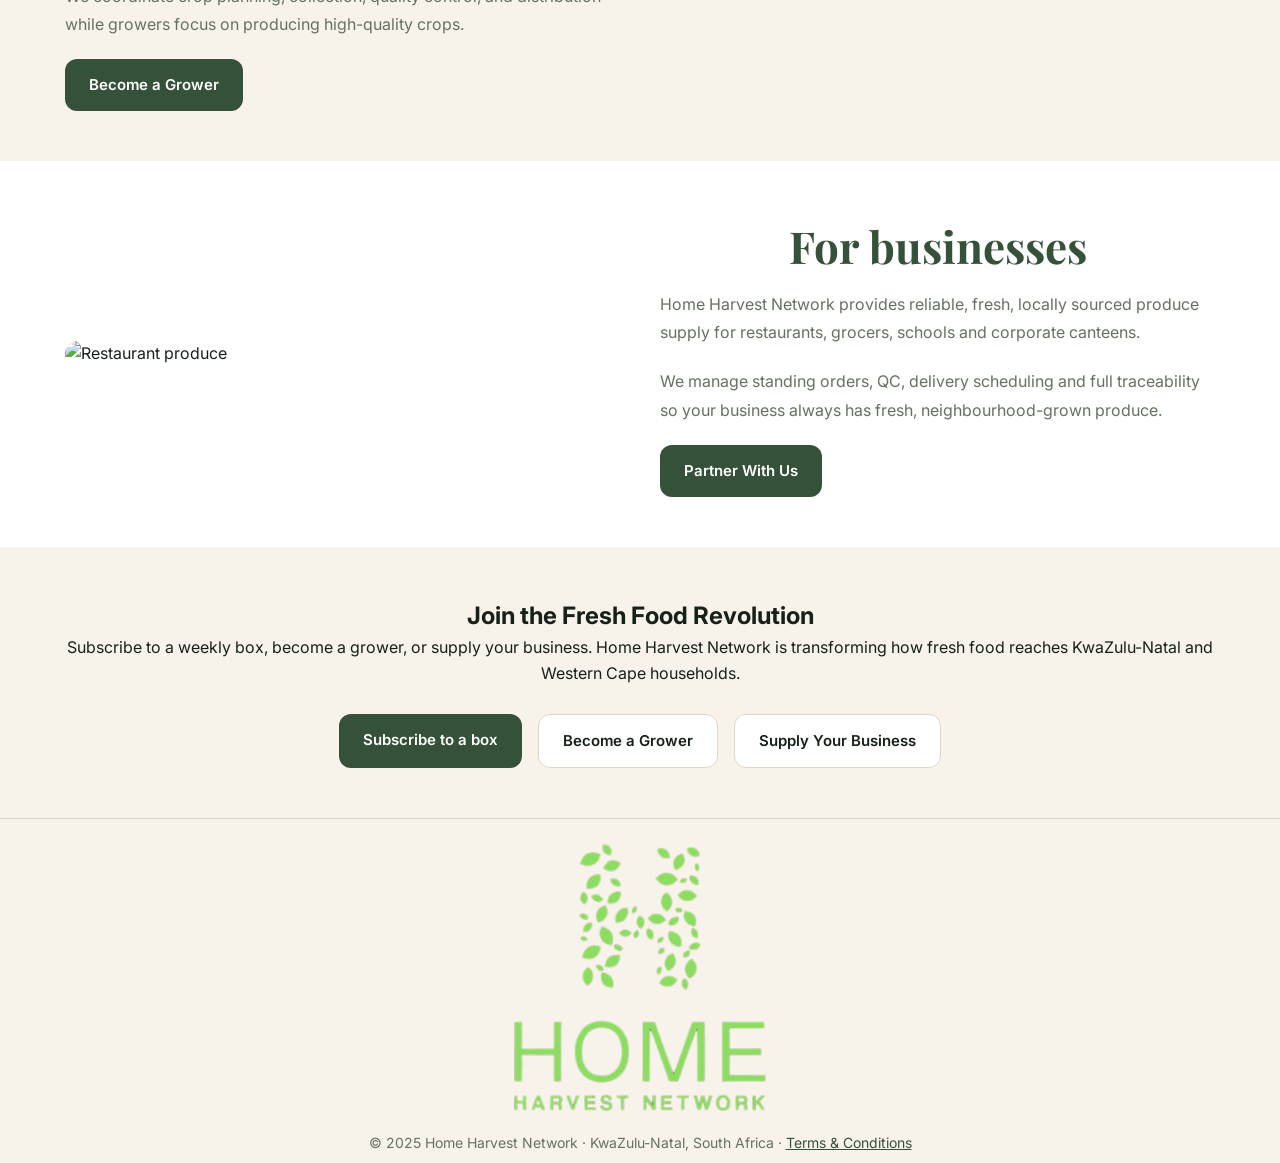
==== commit bfa72a00: "Merge branch 'start' into payfast-and-page-updates" ====
--- a/index.html
+++ b/index.html
@@ -654,7 +654,7 @@
 
   </section>
 
-  <!-- HOW IT WORKS -->
+<!-- HOW IT WORKS -->
 
   <section>
 
@@ -1030,7 +1030,7 @@
       </div>
 
       <div class="footer-right">
-        © 2026 Home Harvest Network · KwaZulu-Natal, South Africa · <a href="terms.html">Terms &amp; Conditions</a>
+        © 2025 Home Harvest Network · KwaZulu-Natal, South Africa · <a href="terms.html">Terms &amp; Conditions</a>
       </div>
 
     </div>
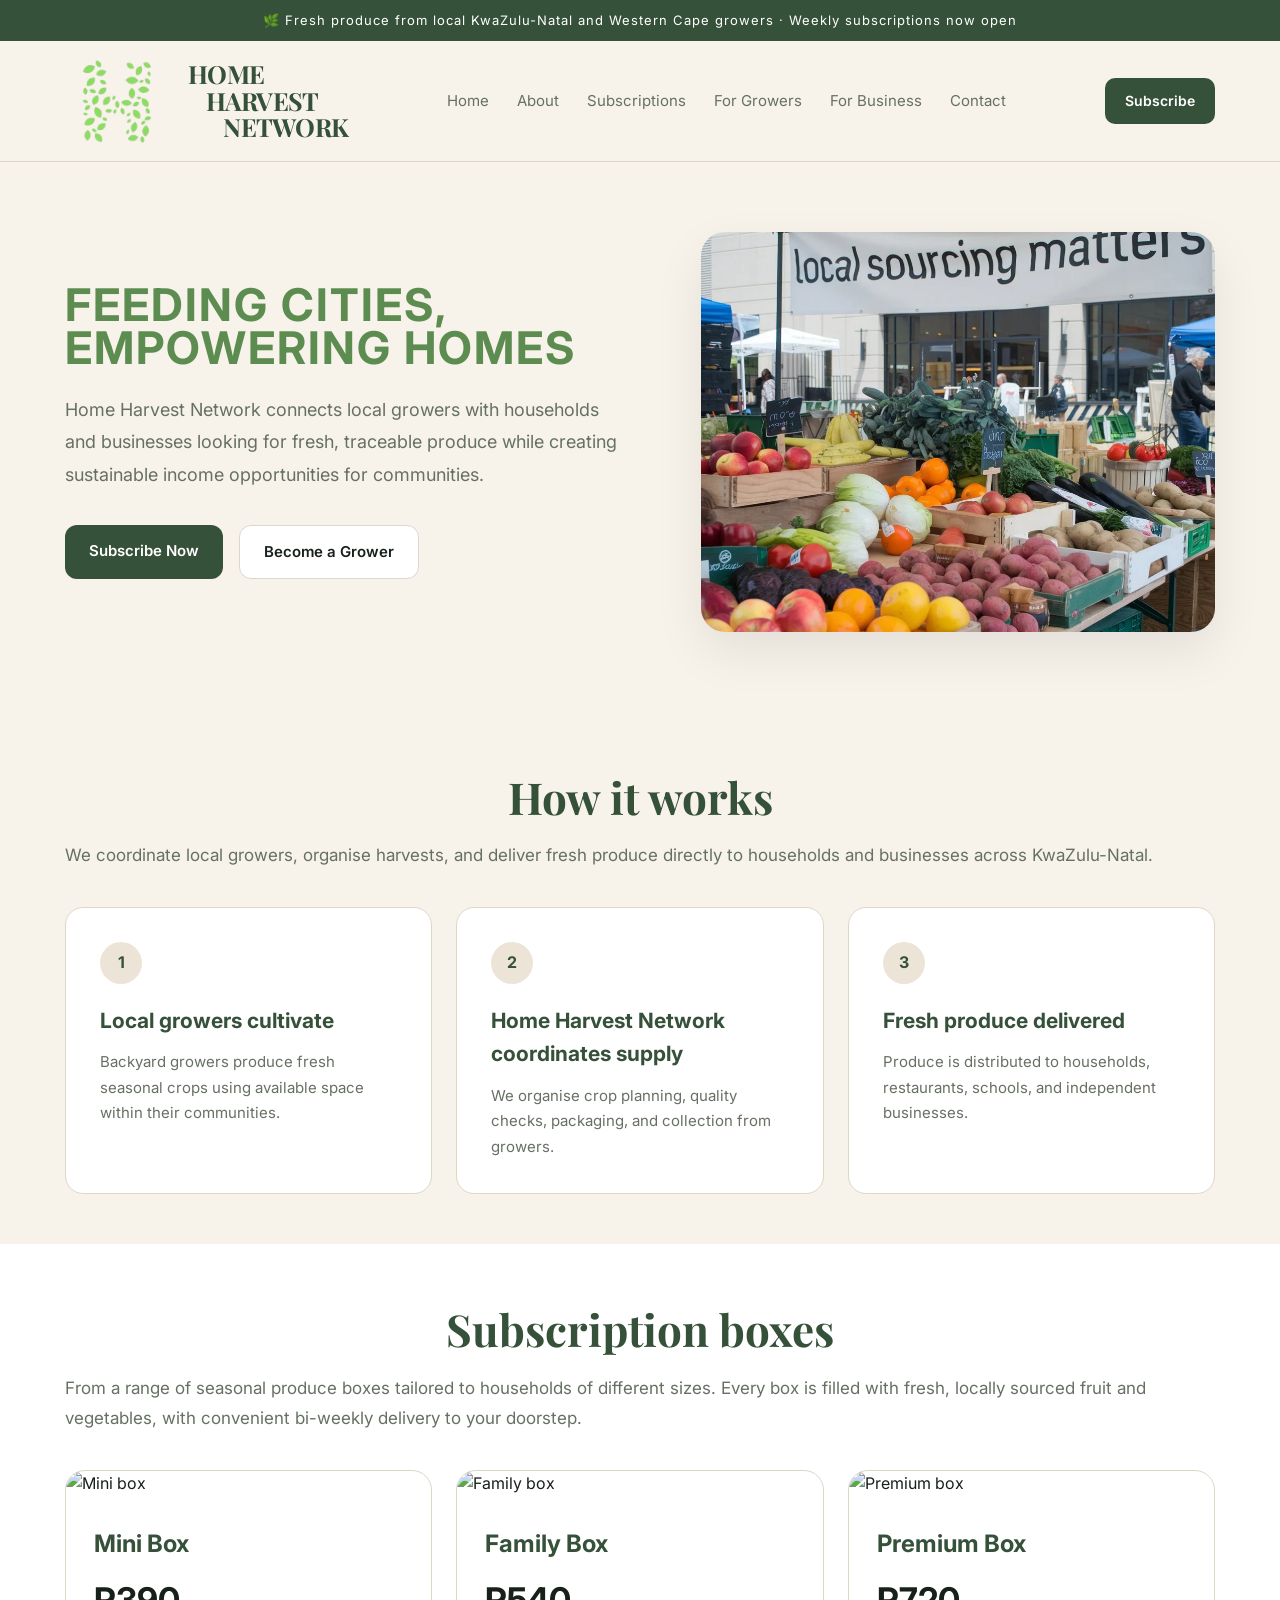
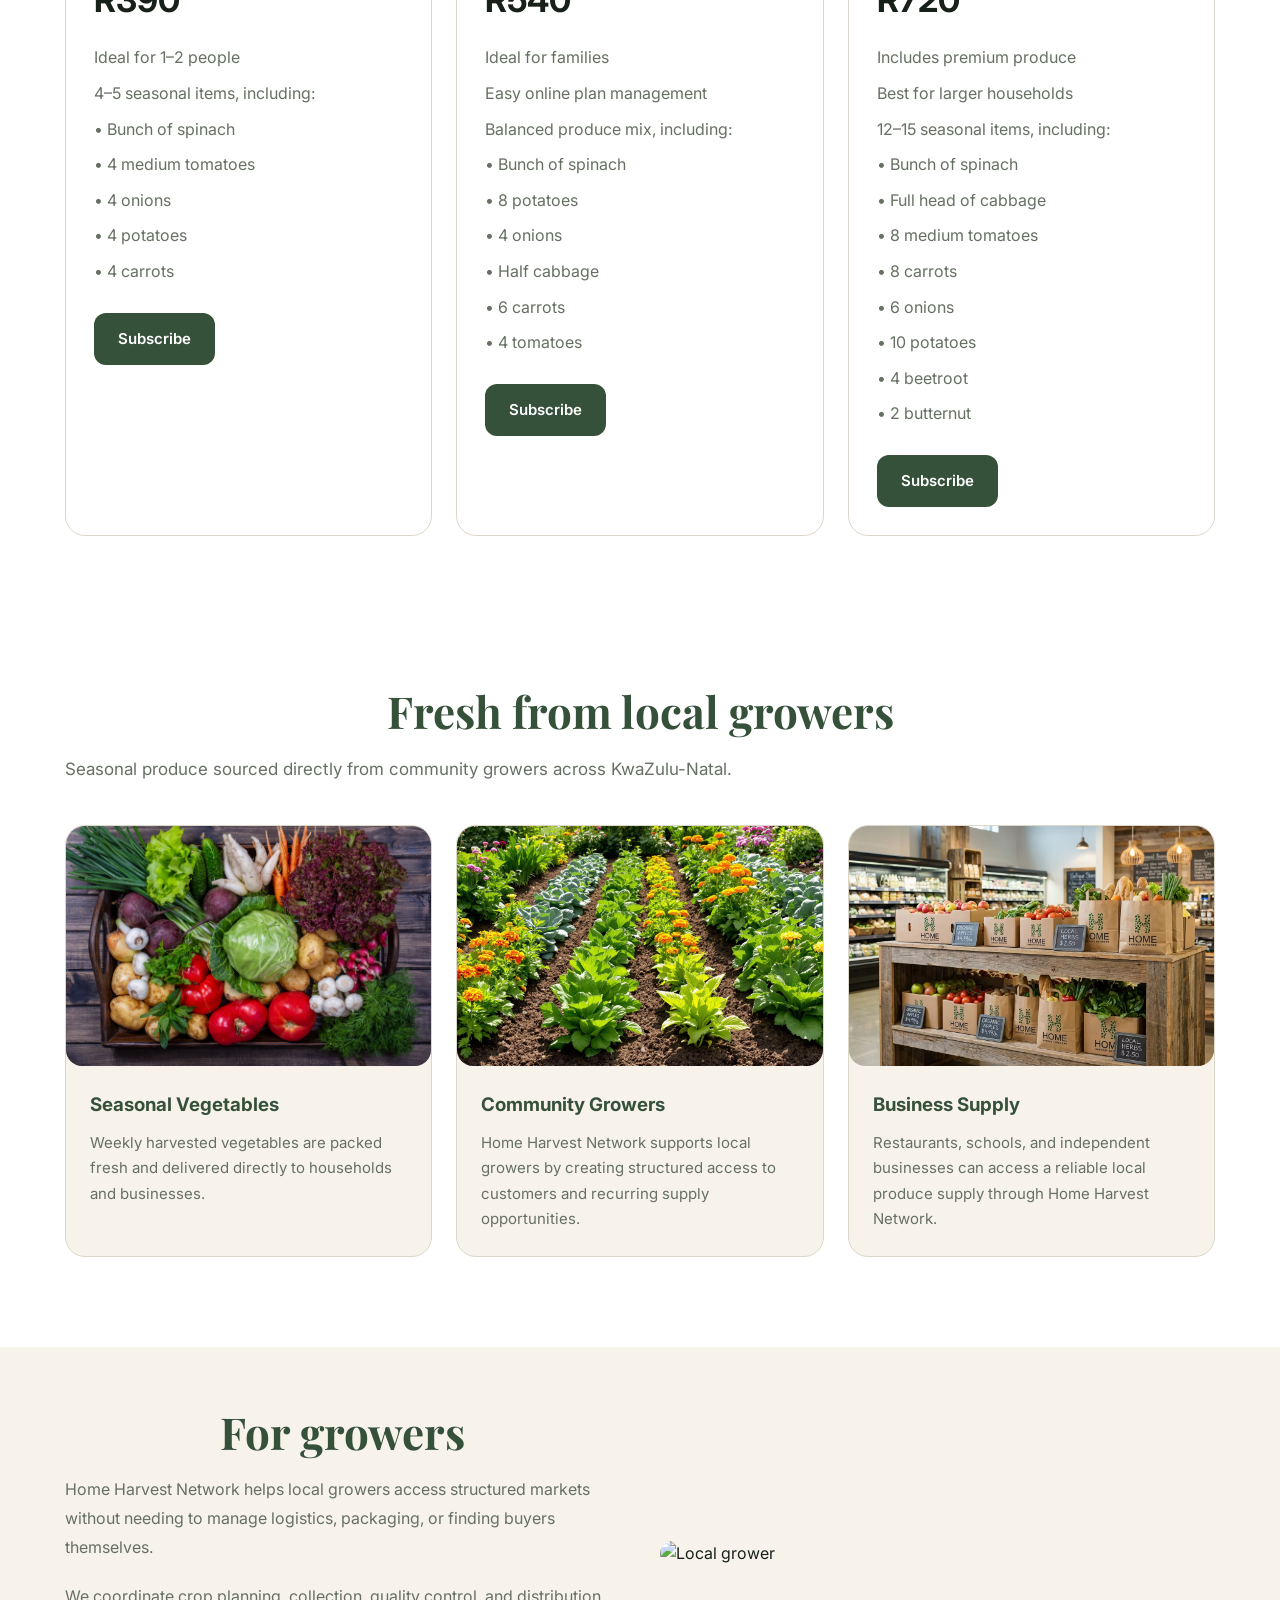
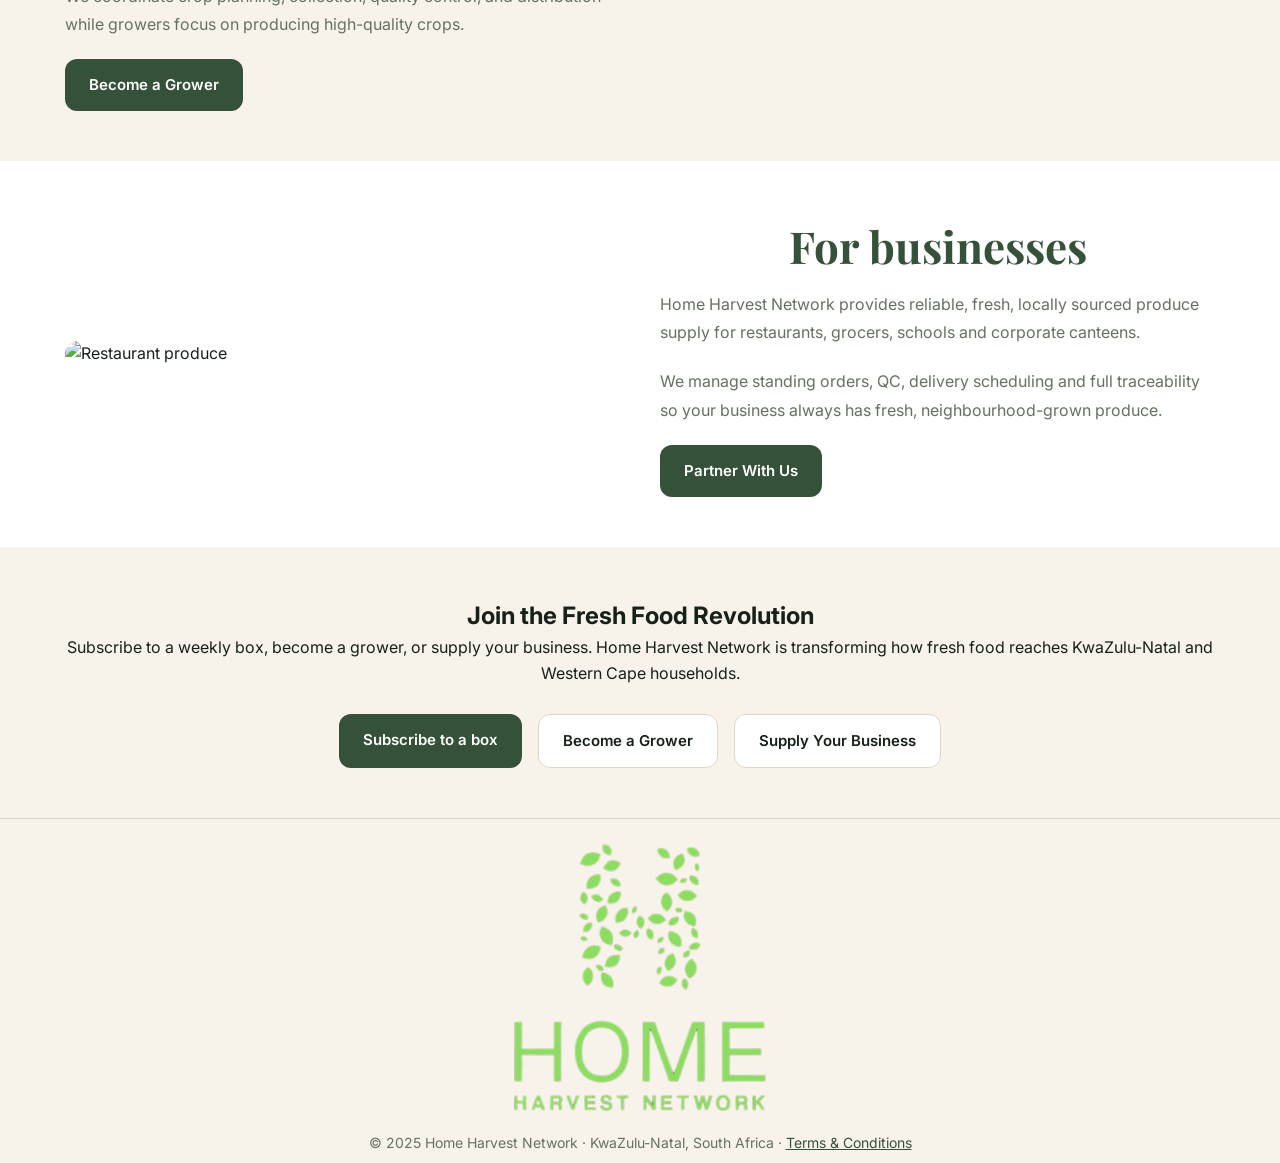
==== commit 7c9da8b7: "Change prices for product boxes Updated prices for Mini Box, Family Box, and Premium Box." ====
--- a/index.html
+++ b/index.html
@@ -754,7 +754,7 @@
             </h3>
 
             <div class="price">
-              R120
+              R390
             </div>
 
             <ul>
@@ -789,7 +789,7 @@
             </h3>
 
             <div class="price">
-              R220
+              R540
             </div>
 
             <ul>
@@ -826,7 +826,7 @@
             </h3>
 
             <div class="price">
-              R350
+              R720
             </div>
 
             <ul>
@@ -1039,4 +1039,4 @@
   <script src="js/mobile-nav.js"></script>
 </body>
 
-</html>+</html>
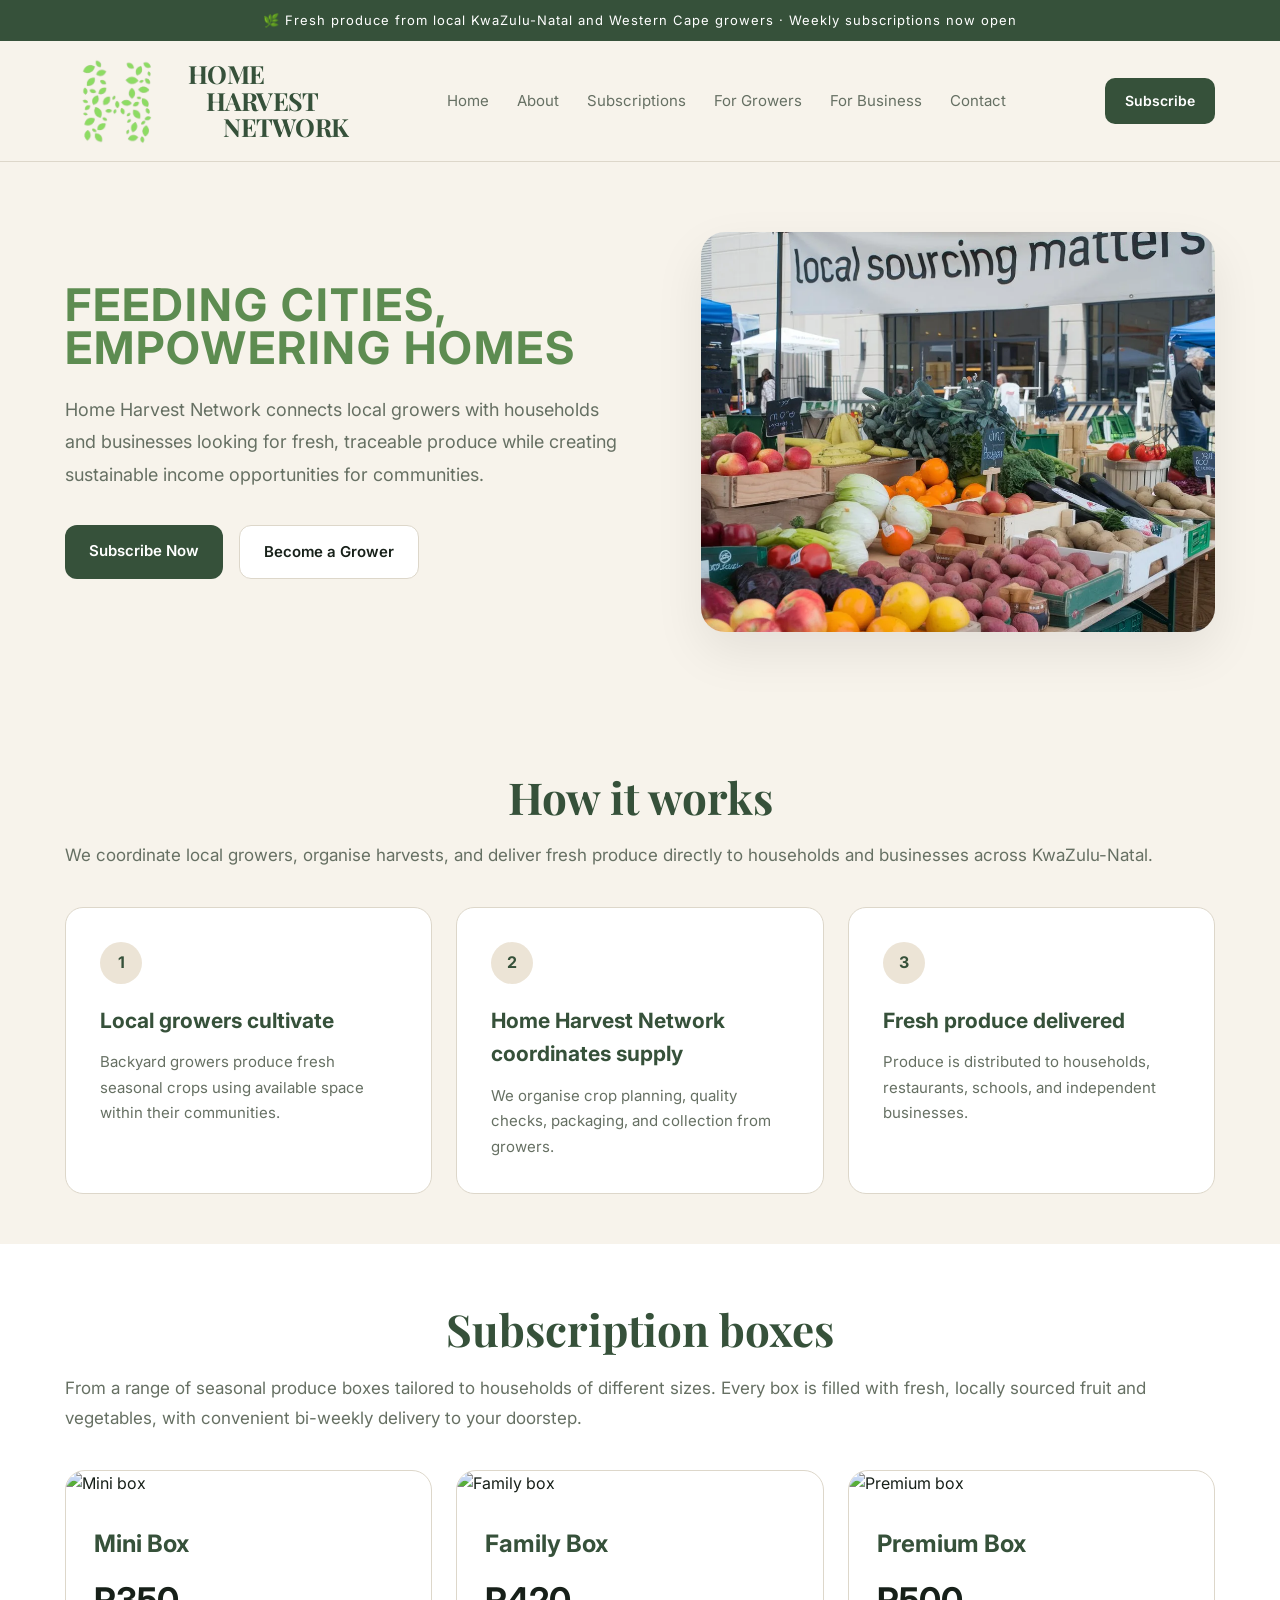
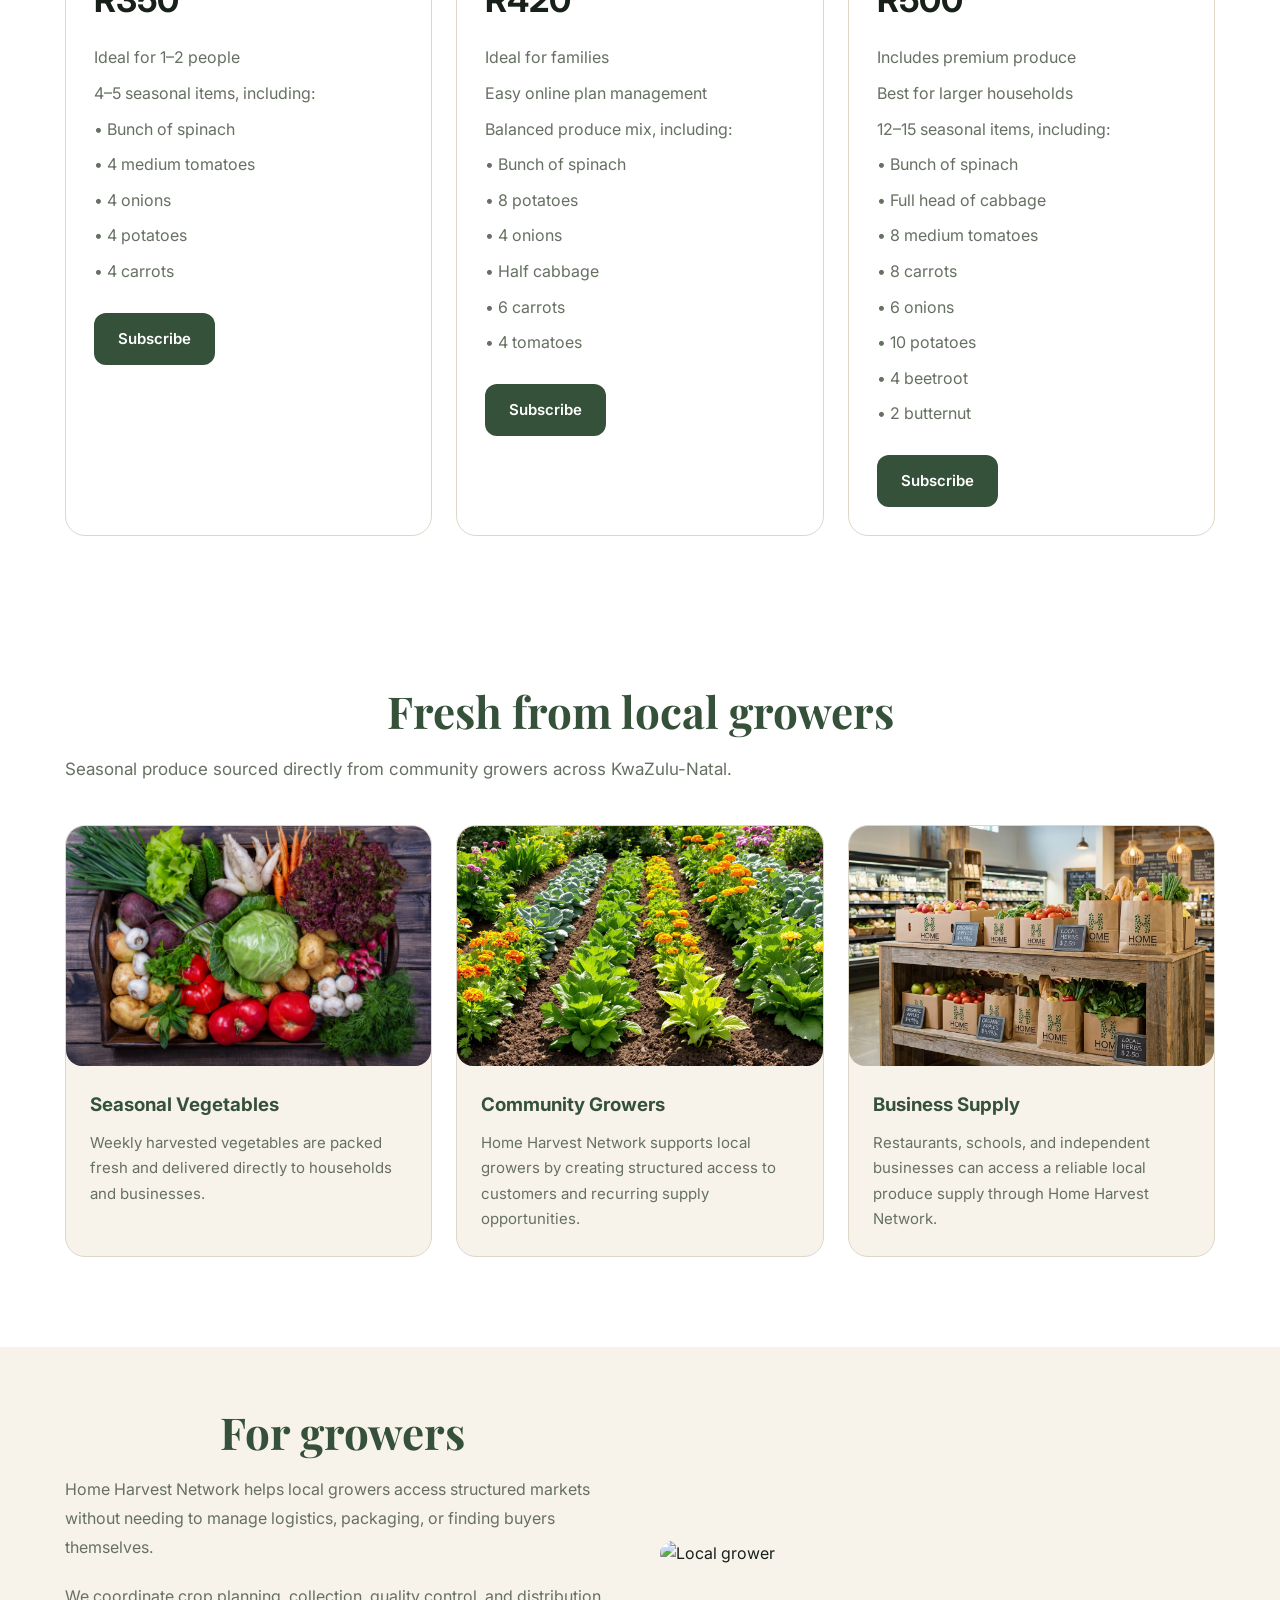
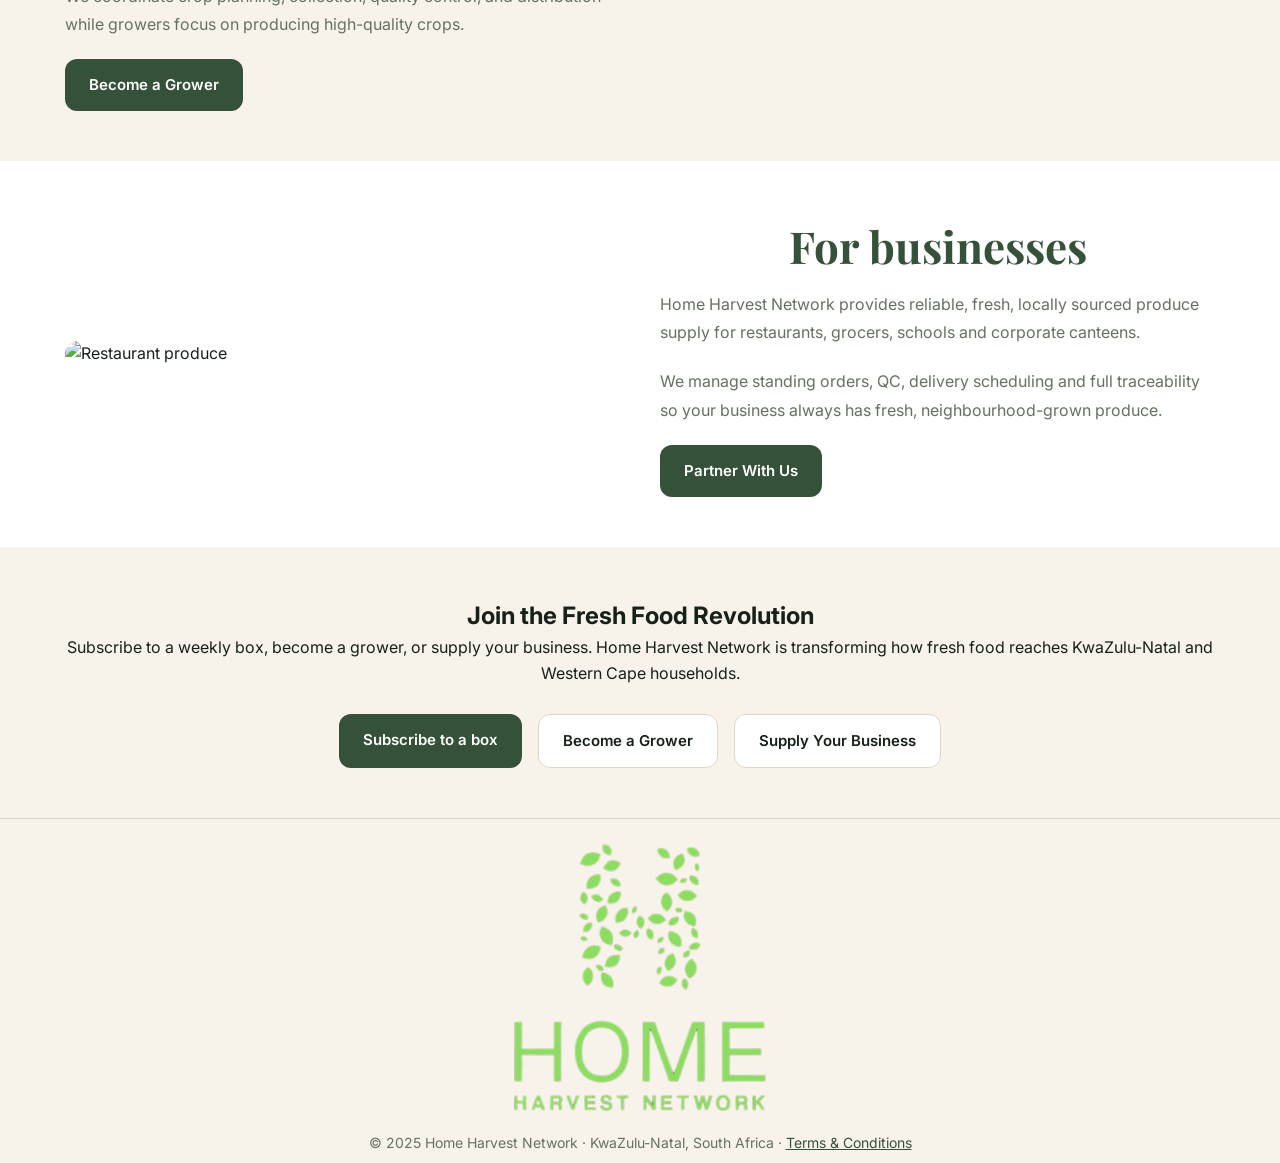
==== commit 52246859: "price updated" ====
--- a/index.html
+++ b/index.html
@@ -754,7 +754,7 @@
             </h3>
 
             <div class="price">
-              R390
+              R350
             </div>
 
             <ul>
@@ -789,7 +789,7 @@
             </h3>
 
             <div class="price">
-              R540
+              R420
             </div>
 
             <ul>
@@ -826,7 +826,7 @@
             </h3>
 
             <div class="price">
-              R720
+              R500
             </div>
 
             <ul>
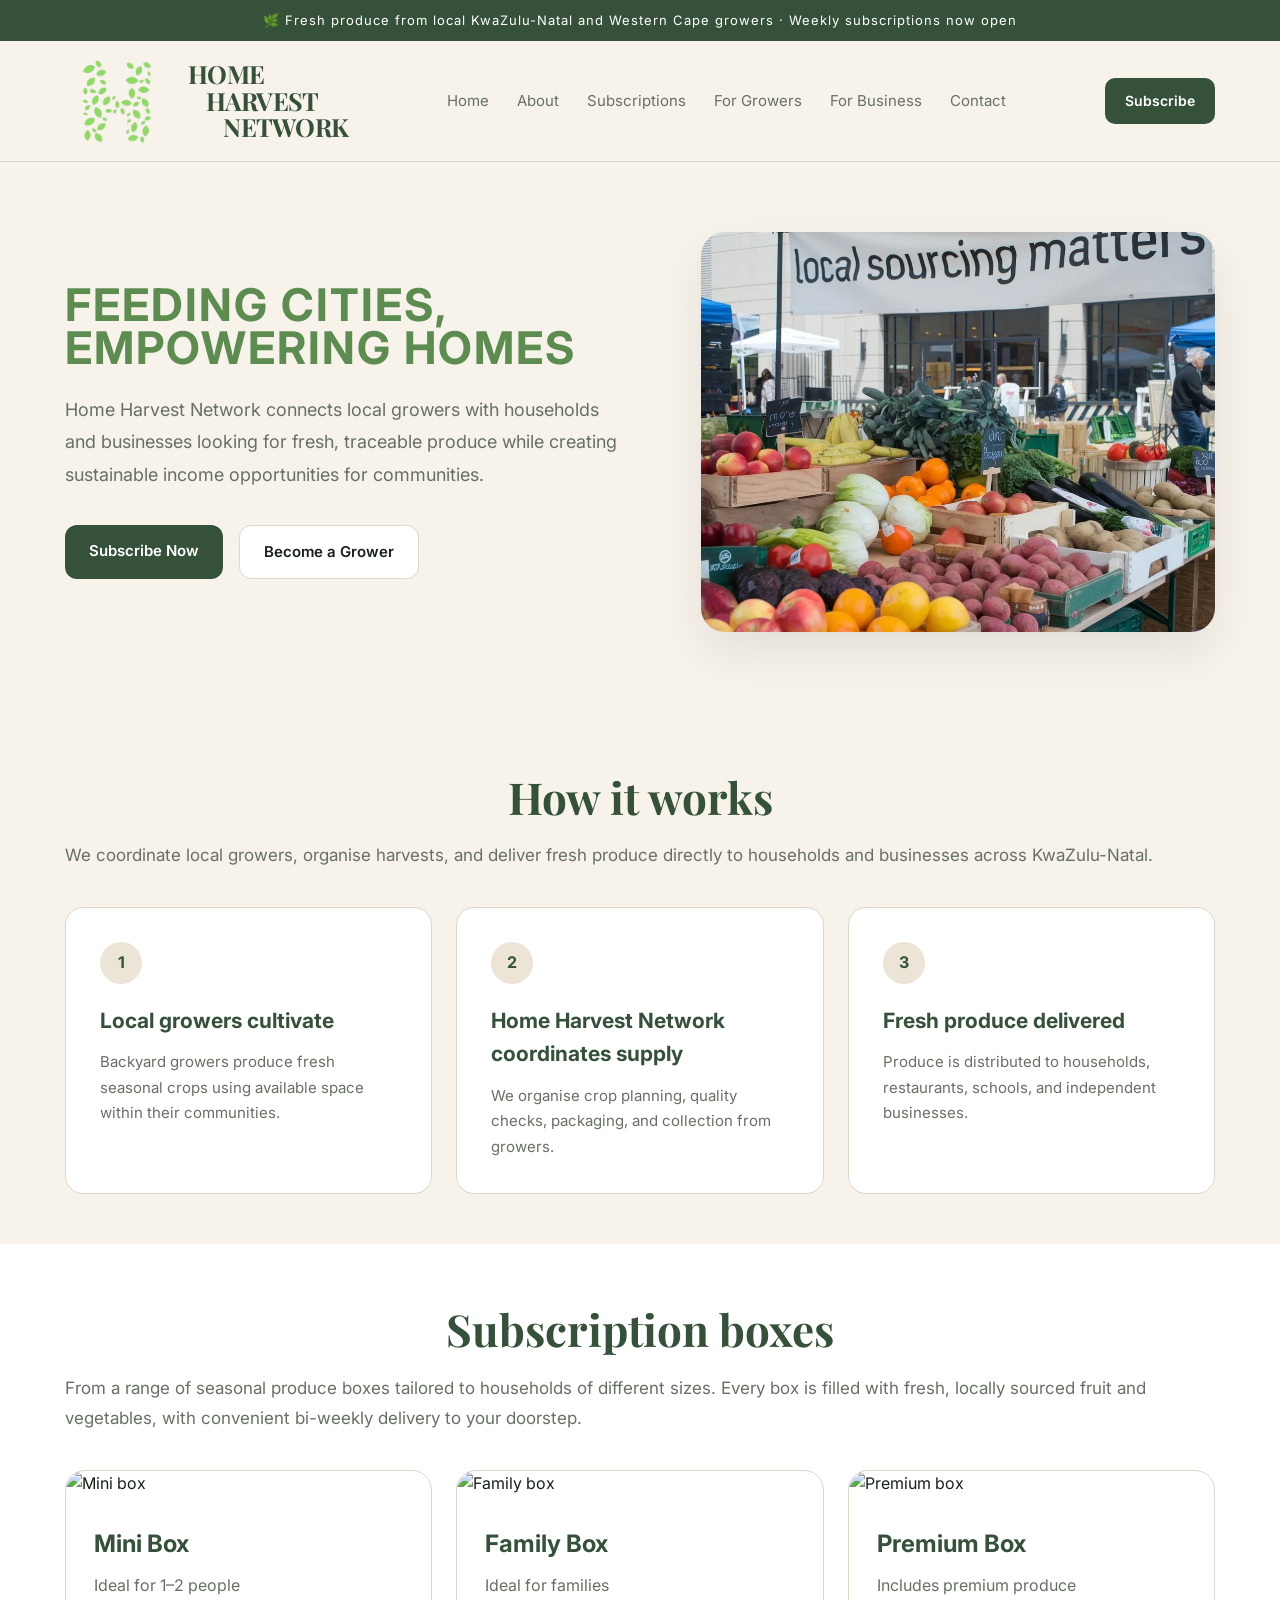
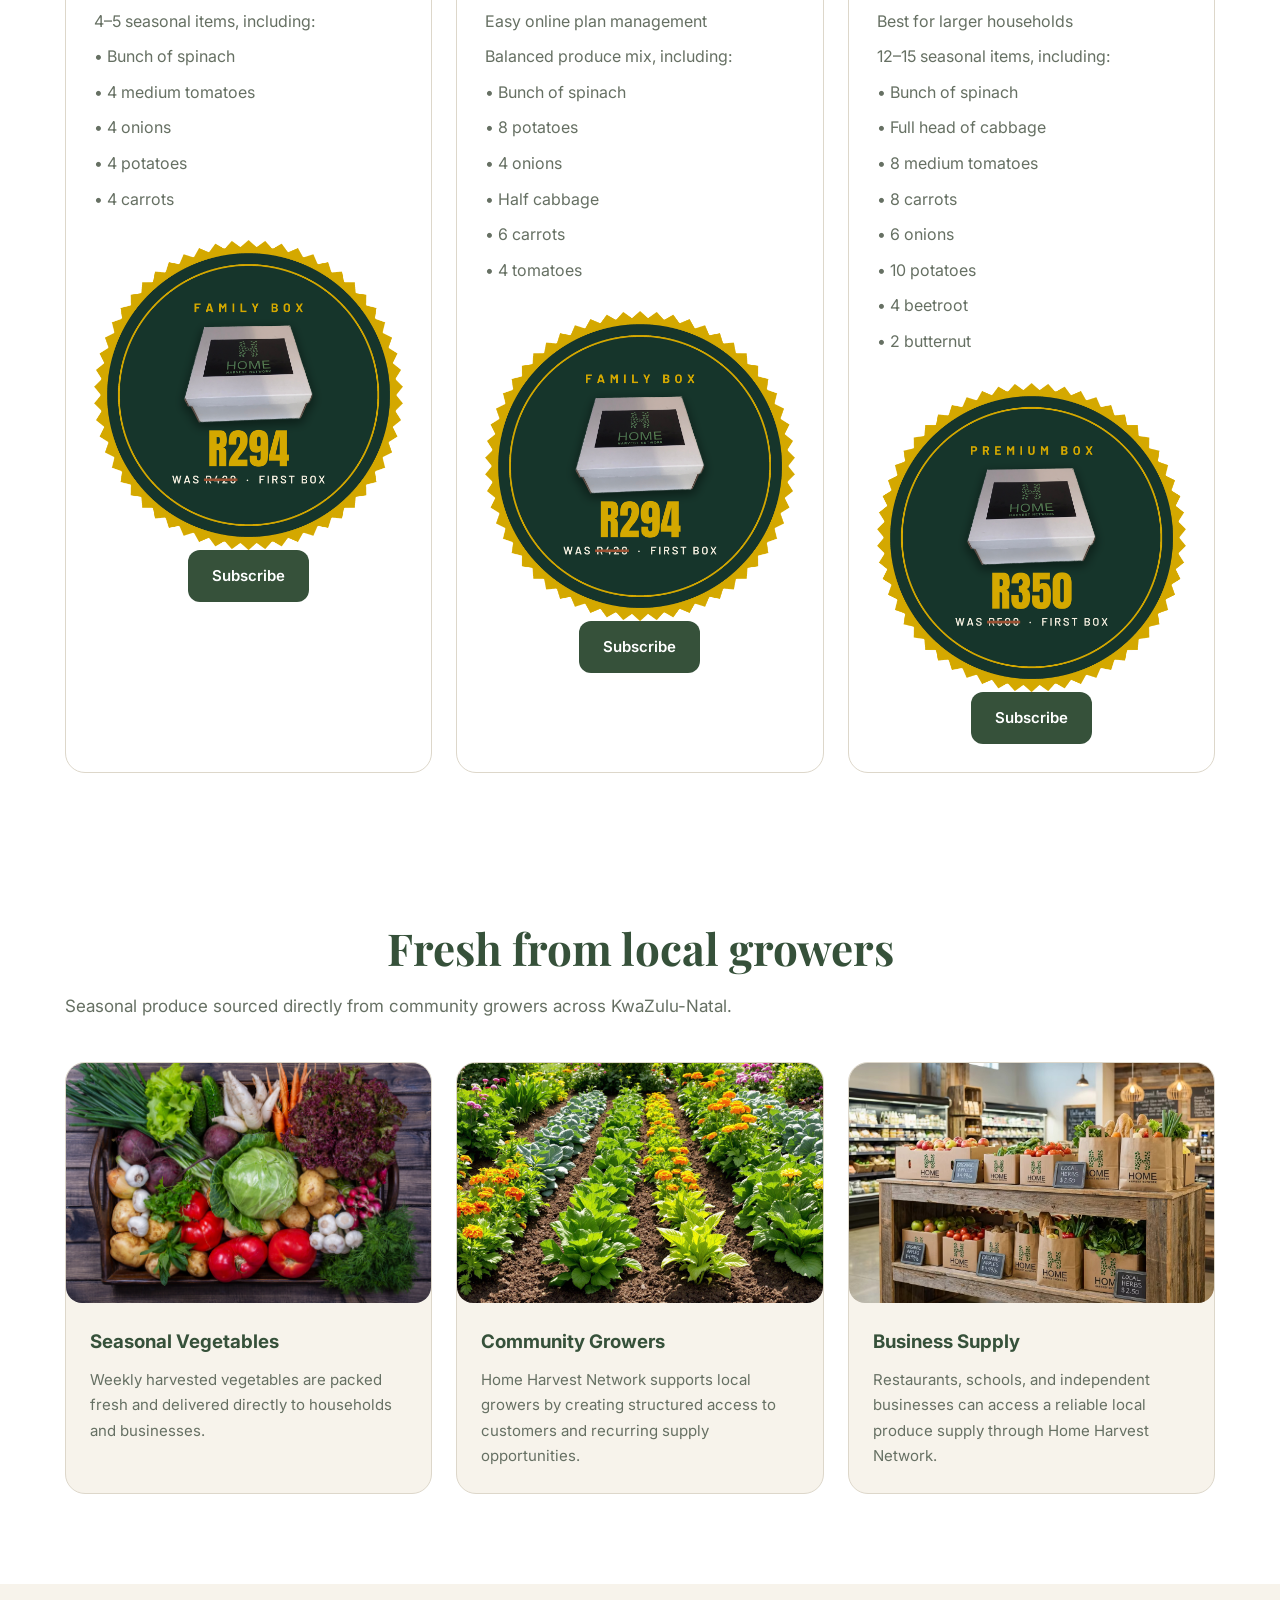
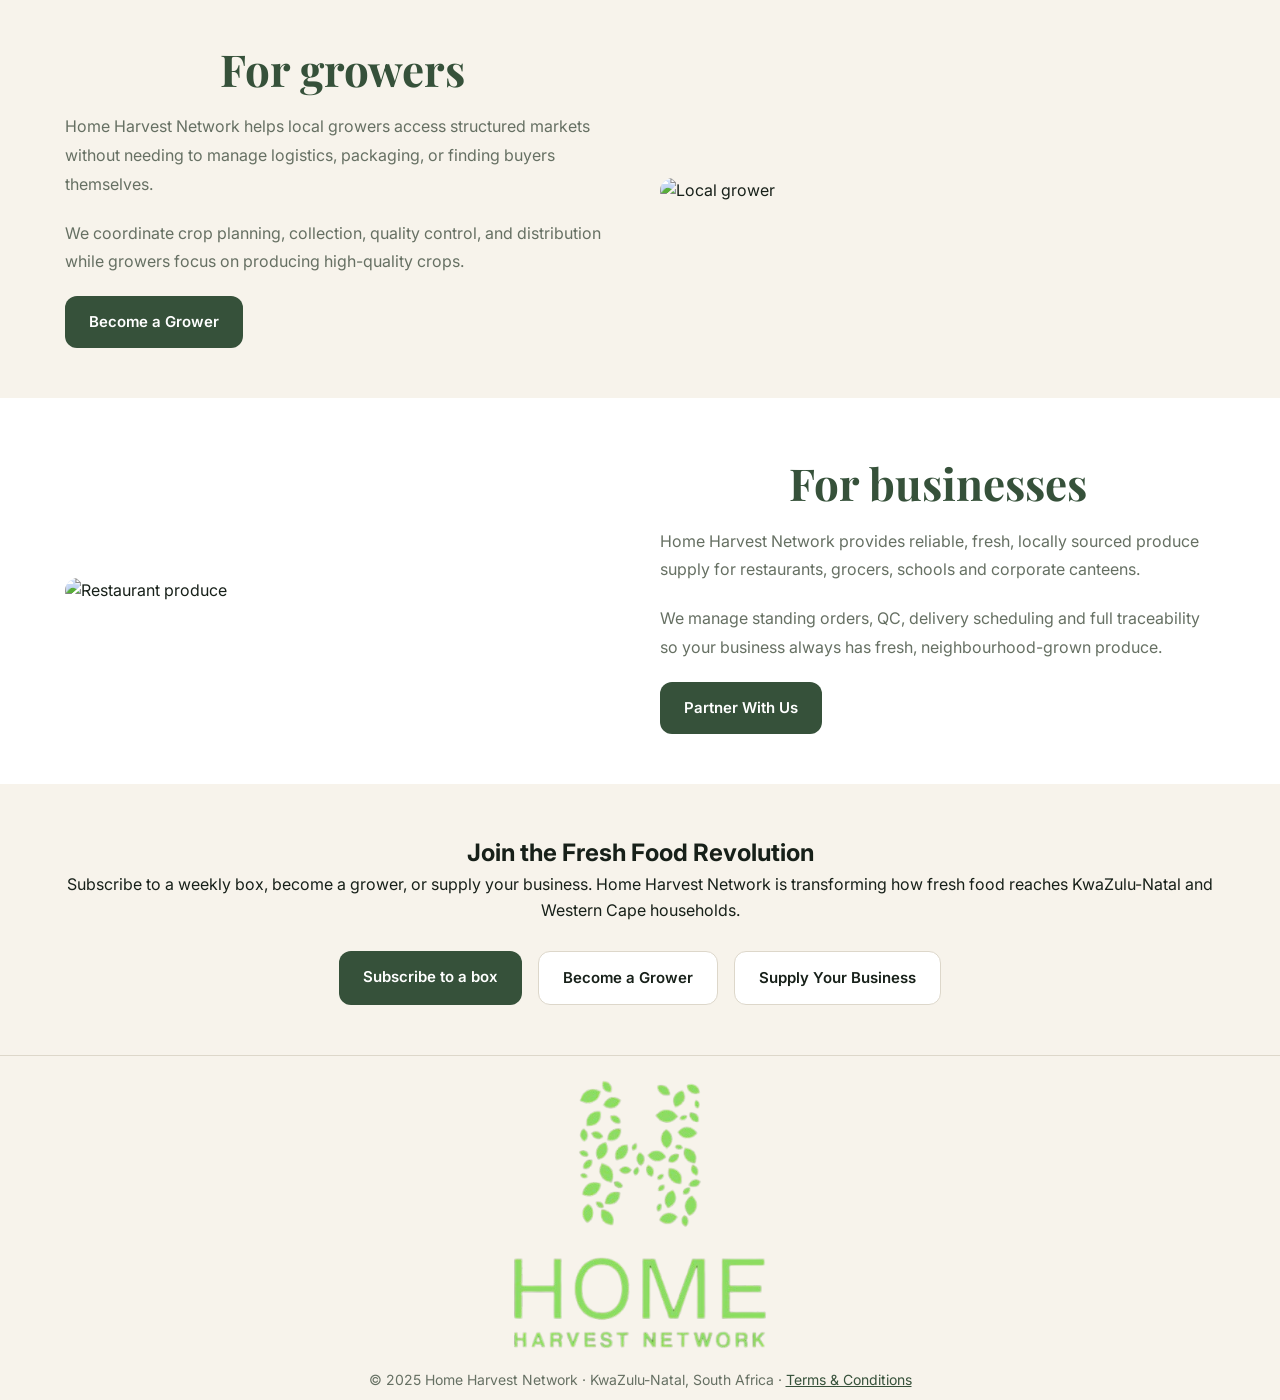
==== commit d6c35137: "Discount stickersMerge branch 'start' of https://github.com/BobGBanda/homeharvestnetwork into start" ====
--- a/index.html
+++ b/index.html
@@ -753,10 +753,9 @@
               Mini Box
             </h3>
 
-            <div class="price">
+            <!--<div class="price">
               R350
-            </div>
-
+            </div>-->
             <ul>
               <li>Ideal for 1–2 people</li>
               <li>4–5 seasonal items, including:</li>
@@ -766,10 +765,20 @@
               <li>• 4 potatoes</li>
               <li>• 4 carrots</li>
             </ul>
-
-            <a href="subscriptions.html?box=Mini%20Box#subscribe" class="btn btn-primary" data-box-choice="Mini Box">
+            <img 
+              src="photo%20rip/HHN-Family-R294-circle.png" 
+              alt="Family box"
+            >
+            <div style="text-align: center;">
+            <a href="subscriptions.html?box=Mini%20Box#subscribe"
+              class="btn btn-primary"
+              data-box-choice="Mini Box">
+                Subscribe
+              </a>
+            </div>
+            <!--<a href="subscriptions.html?box=Mini%20Box#subscribe" class="btn btn-primary" data-box-choice="Mini Box" align="center">
               Subscribe
-            </a>
+            </a> -->
 
           </div>
 
@@ -788,9 +797,9 @@
               Family Box
             </h3>
 
-            <div class="price">
+            <!--<div class="price">
               R420
-            </div>
+            </div>-->
 
             <ul>
               <li>Ideal for families</li>
@@ -803,10 +812,20 @@
               <li>• 6 carrots</li>
               <li>• 4 tomatoes</li>
             </ul>
-
-            <a href="subscriptions.html?box=Family%20Box#subscribe" class="btn btn-primary" data-box-choice="Family Box">
+            <img 
+              src="photo%20rip/HHN-Family-R294-circle.png" 
+              alt="Family box"
+            >
+            <div style="text-align: center;">
+            <a href="subscriptions.html?box=Family%20Box#subscribe"
+              class="btn btn-primary"
+              data-box-choice="Family Box">
+                Subscribe
+              </a>
+            </div>
+            <!--<a href="subscriptions.html?box=Family%20Box#subscribe" class="btn btn-primary" data-box-choice="Family Box">
               Subscribe
-            </a>
+            </a> -->
 
           </div>
 
@@ -825,9 +844,9 @@
               Premium Box
             </h3>
 
-            <div class="price">
+            <!--<div class="price">
               R500
-            </div>
+            </div>-->
 
             <ul>
               <li>Includes premium produce</li>
@@ -842,10 +861,20 @@
               <li>• 4 beetroot</li>
               <li>• 2 butternut</li>
             </ul>
-
-            <a href="subscriptions.html?box=Premium%20Box#subscribe" class="btn btn-primary" data-box-choice="Premium Box">
+            <img 
+              src="photo%20rip/HHN-Premium-R350-circle.png" 
+              alt="Premium box"
+            >
+            <div style="text-align: center;">
+            <a href="subscriptions.html?box=Premium%20Box#subscribe"
+              class="btn btn-primary"
+              data-box-choice="Premium Box">
+                Subscribe
+              </a>
+            </div>
+            <!--<a href="subscriptions.html?box=Premium%20Box#subscribe" class="btn btn-primary" data-box-choice="Premium Box">
               Subscribe
-            </a>
+            </a> -->
 
           </div>
 
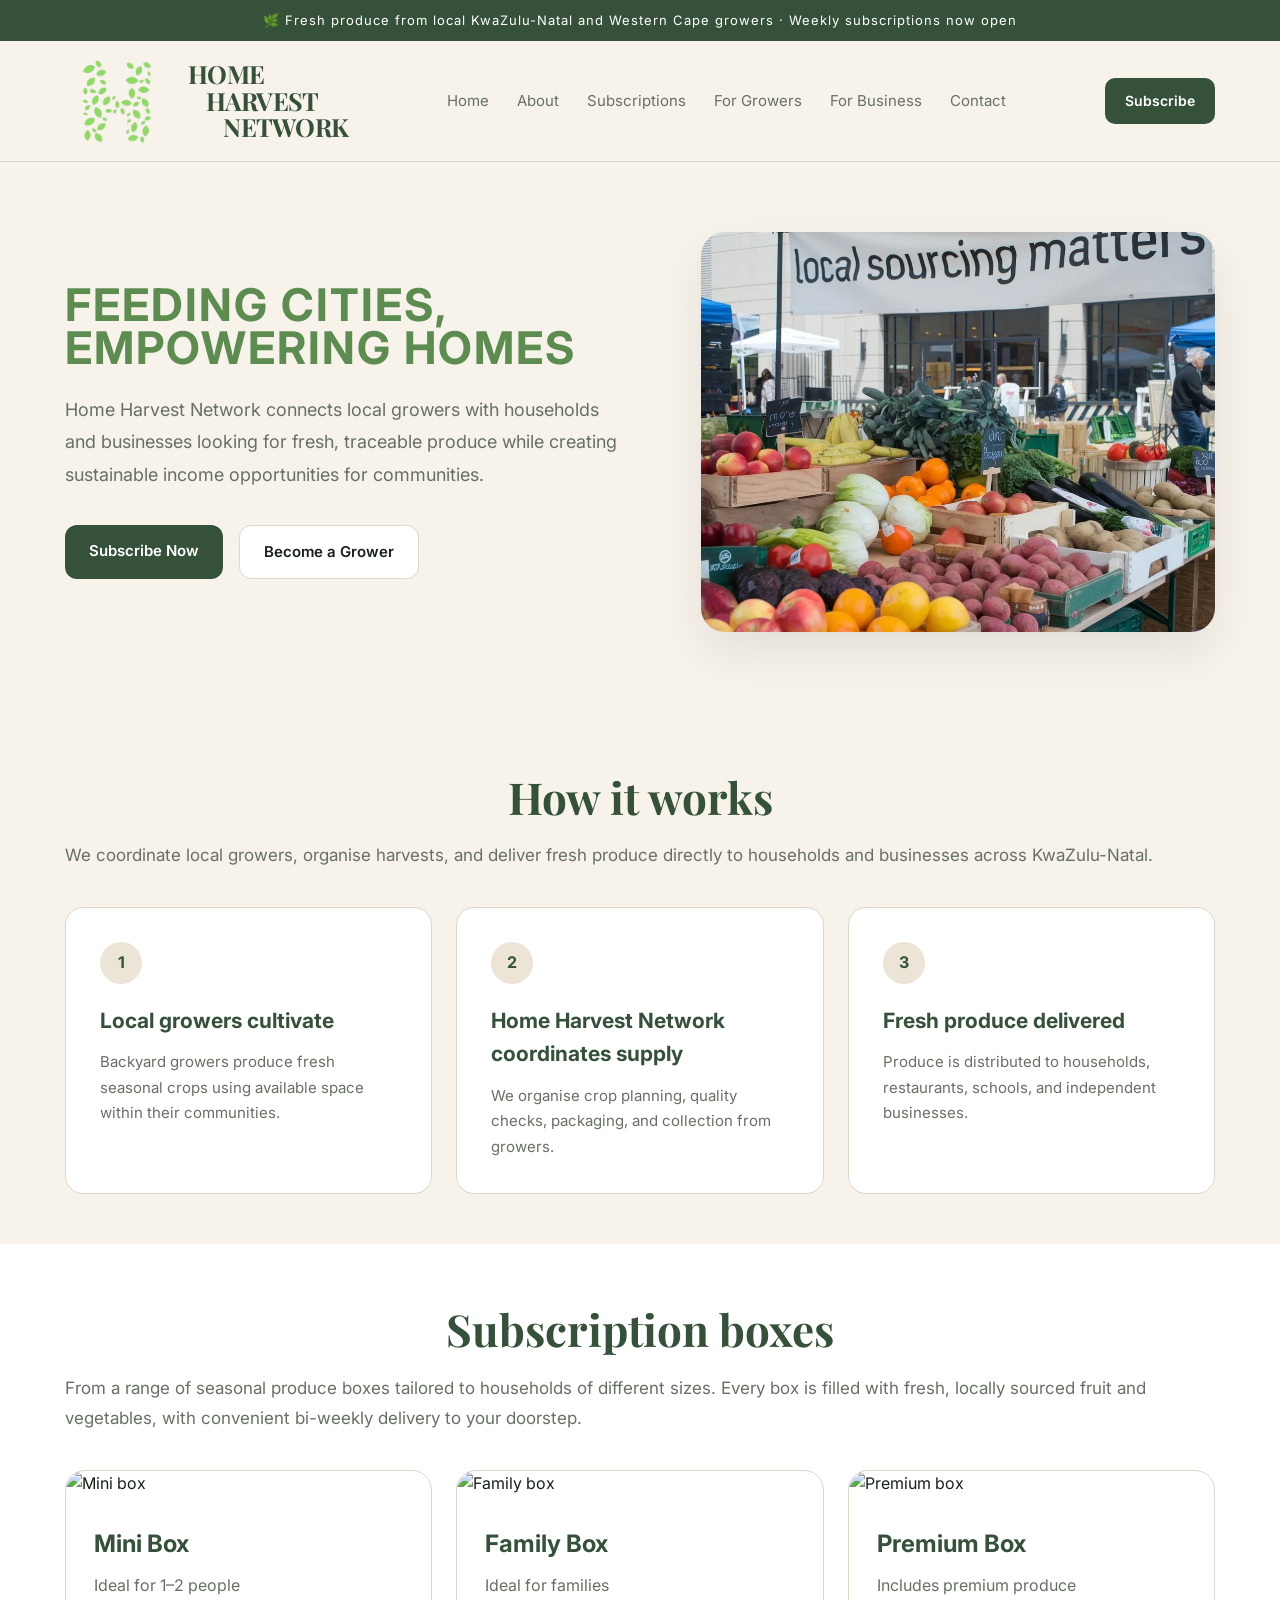
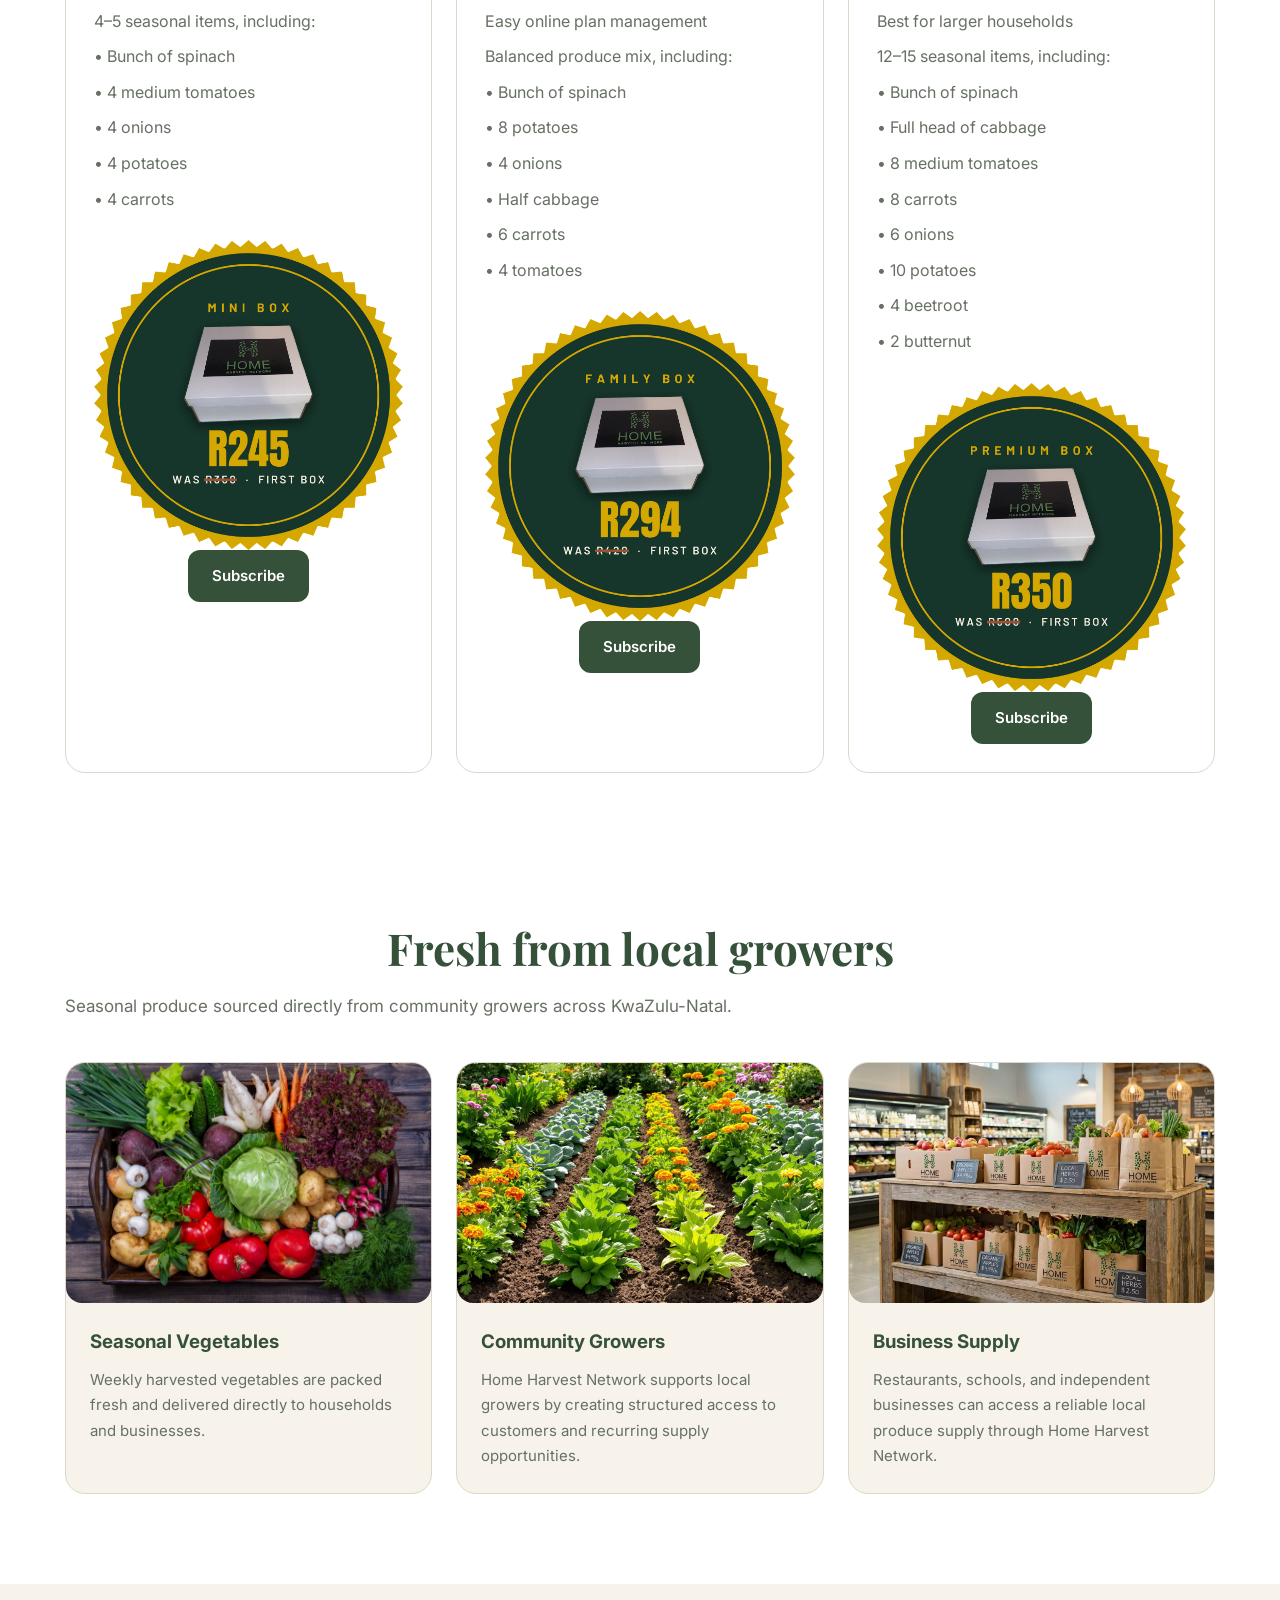
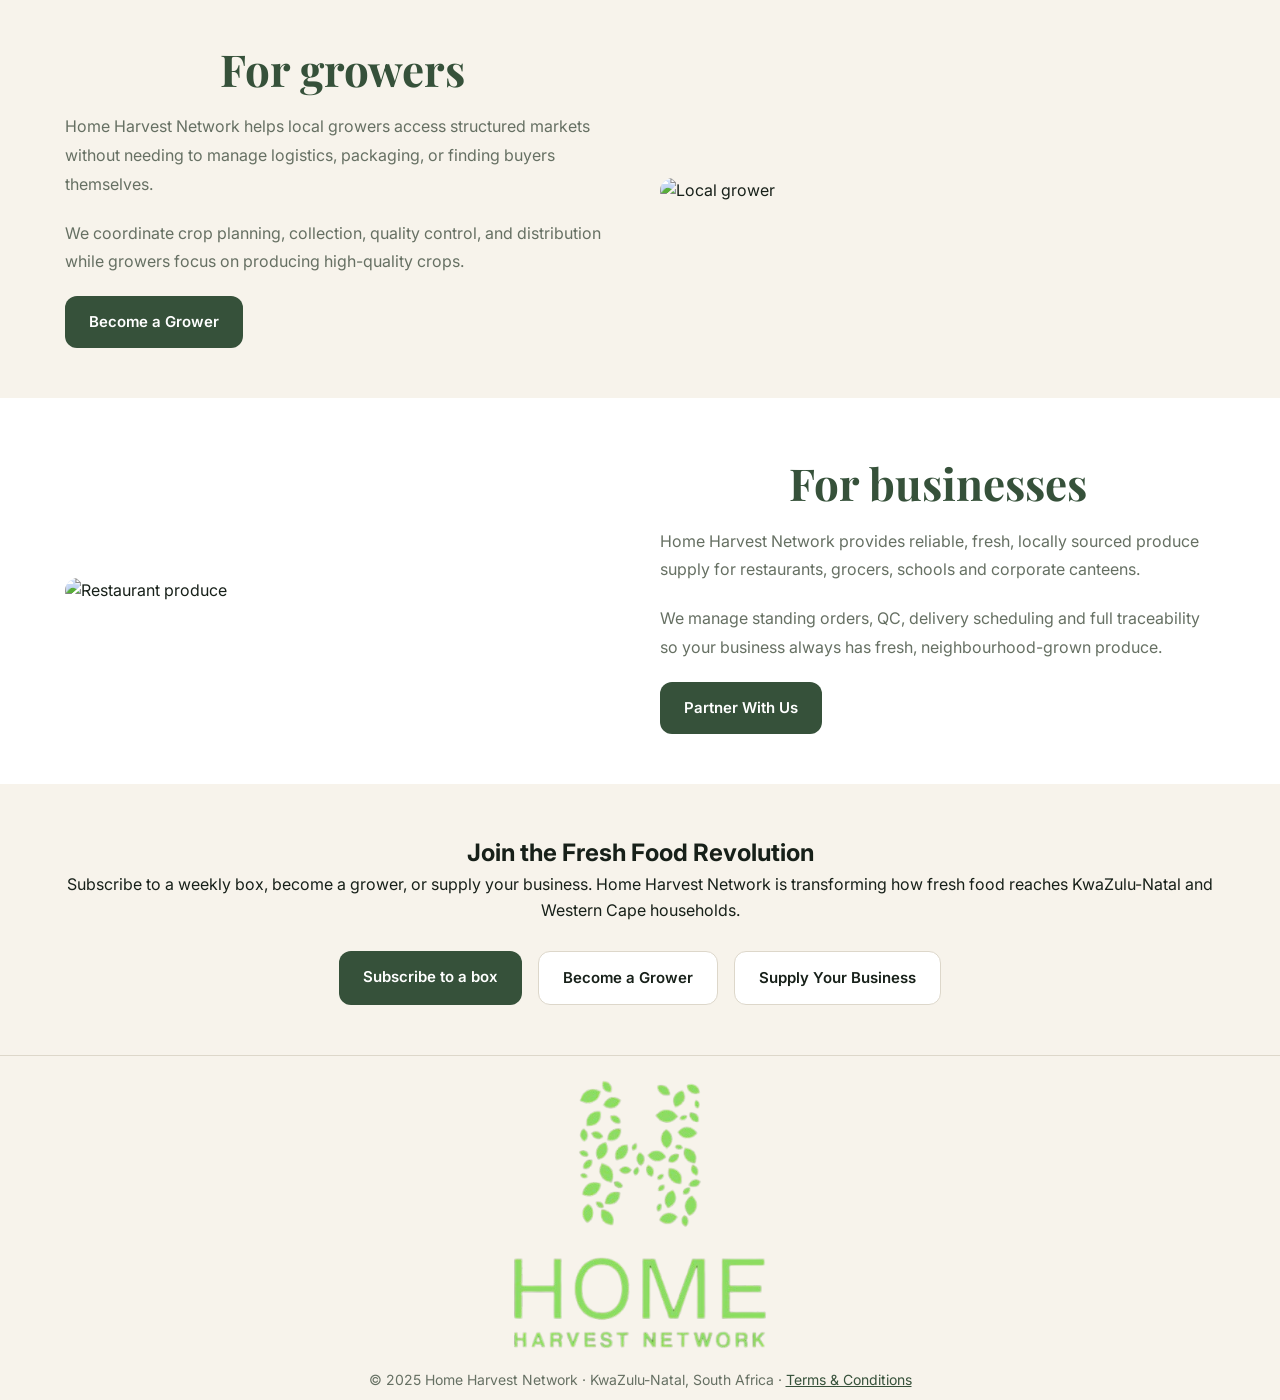
==== commit f0cdfe1a: "Merge branch 'start' of https://github.com/BobGBanda/homeharvestnetwork into start" ====
--- a/index.html
+++ b/index.html
@@ -766,7 +766,7 @@
               <li>• 4 carrots</li>
             </ul>
             <img 
-              src="photo%20rip/HHN-Family-R294-circle.png" 
+              src="photo%20rip/HHN-Mini-R245-circle.png" 
               alt="Family box"
             >
             <div style="text-align: center;">
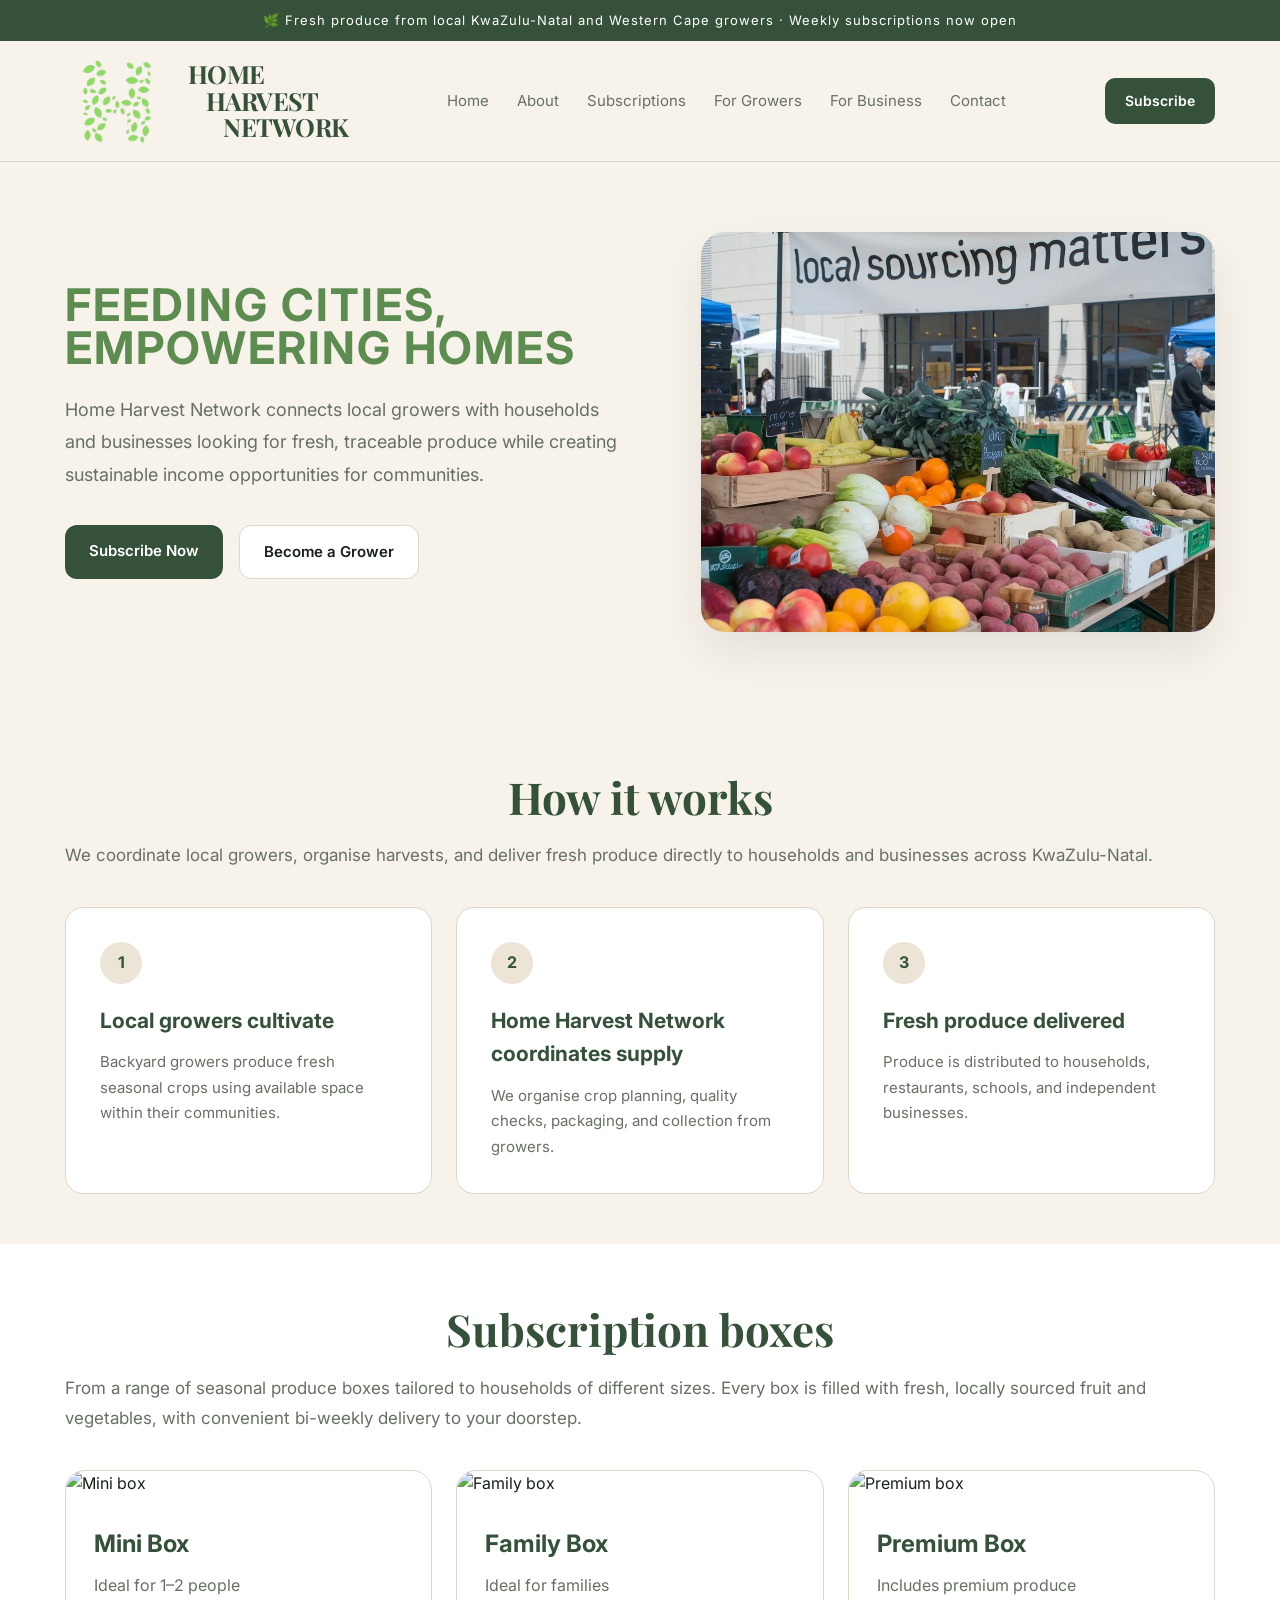
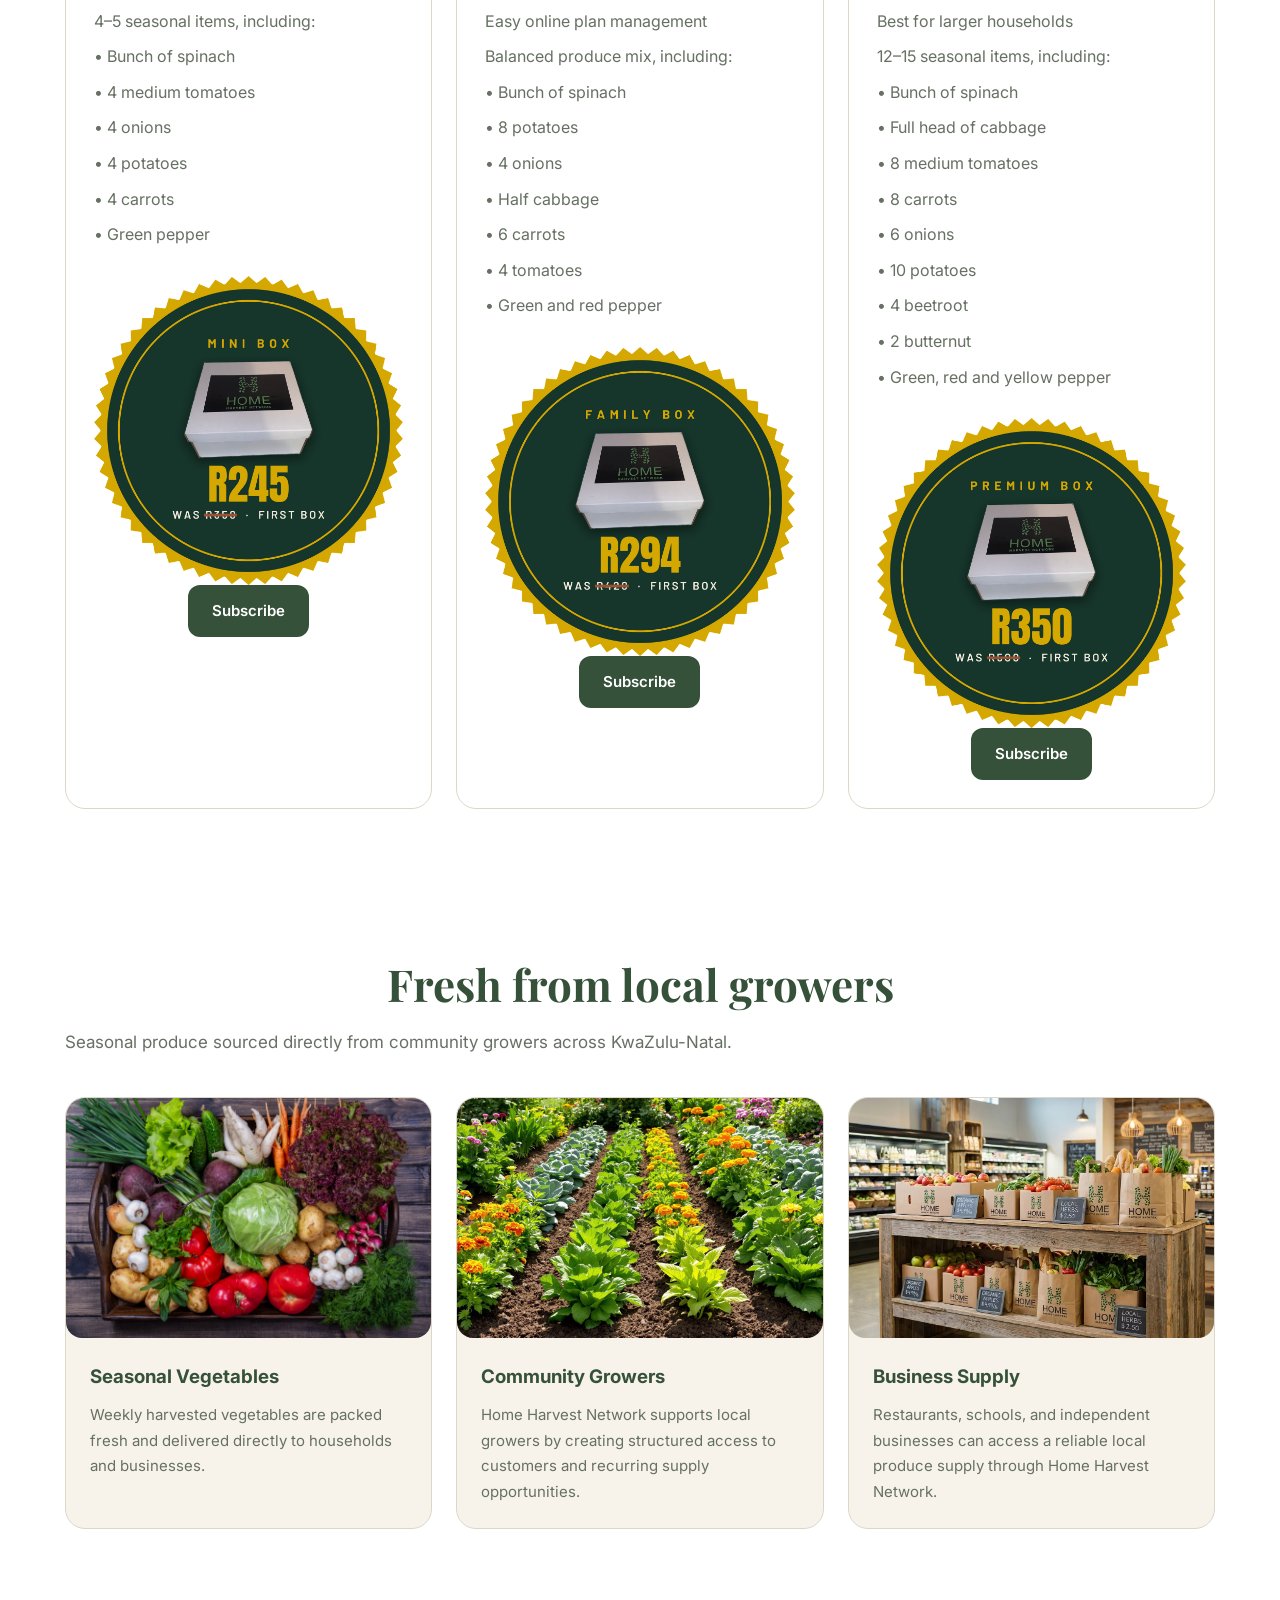
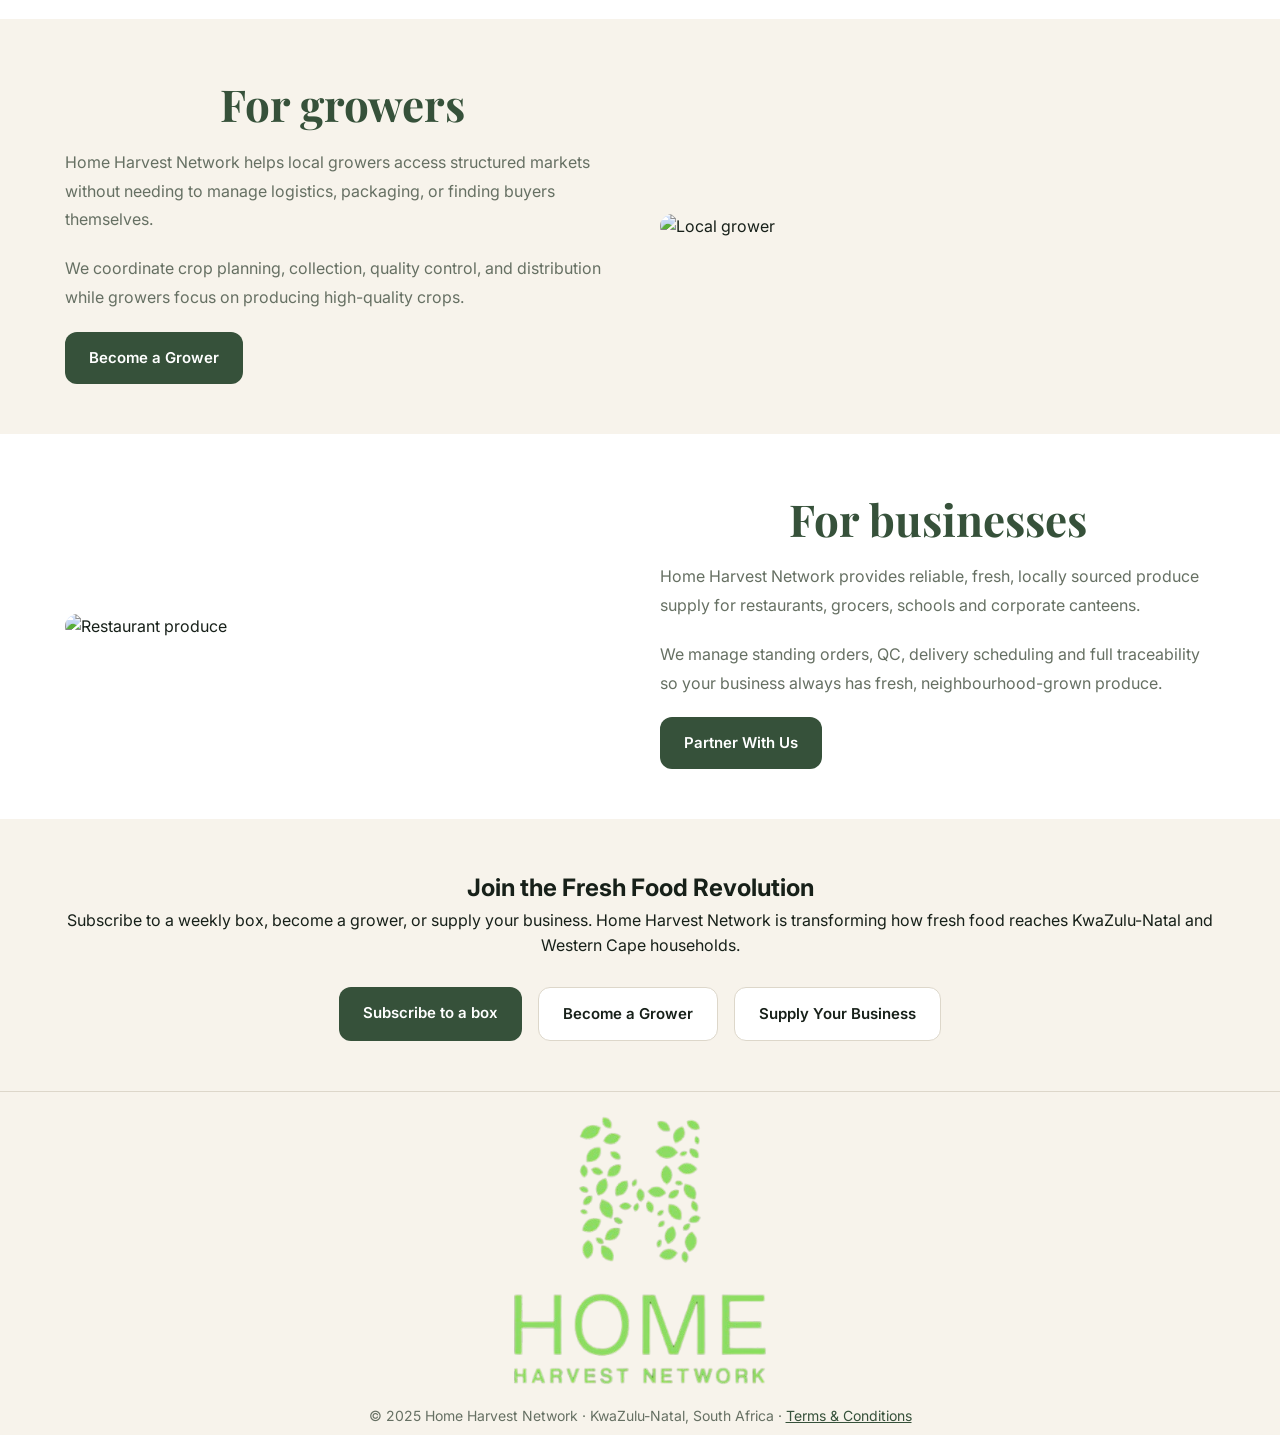
==== commit d8c3a68b: "addition of product" ====
--- a/index.html
+++ b/index.html
@@ -764,6 +764,7 @@
               <li>• 4 onions</li>
               <li>• 4 potatoes</li>
               <li>• 4 carrots</li>
+			  <li>• Green pepper</li>
             </ul>
             <img 
               src="photo%20rip/HHN-Mini-R245-circle.png" 
@@ -811,6 +812,7 @@
               <li>• Half cabbage</li>
               <li>• 6 carrots</li>
               <li>• 4 tomatoes</li>
+	          <li>• Green and red pepper</li>
             </ul>
             <img 
               src="photo%20rip/HHN-Family-R294-circle.png" 
@@ -860,7 +862,8 @@
               <li>• 10 potatoes</li>
               <li>• 4 beetroot</li>
               <li>• 2 butternut</li>
-            </ul>
+              <li>• Green, red and yellow pepper</li>
+			  </ul>
             <img 
               src="photo%20rip/HHN-Premium-R350-circle.png" 
               alt="Premium box"
